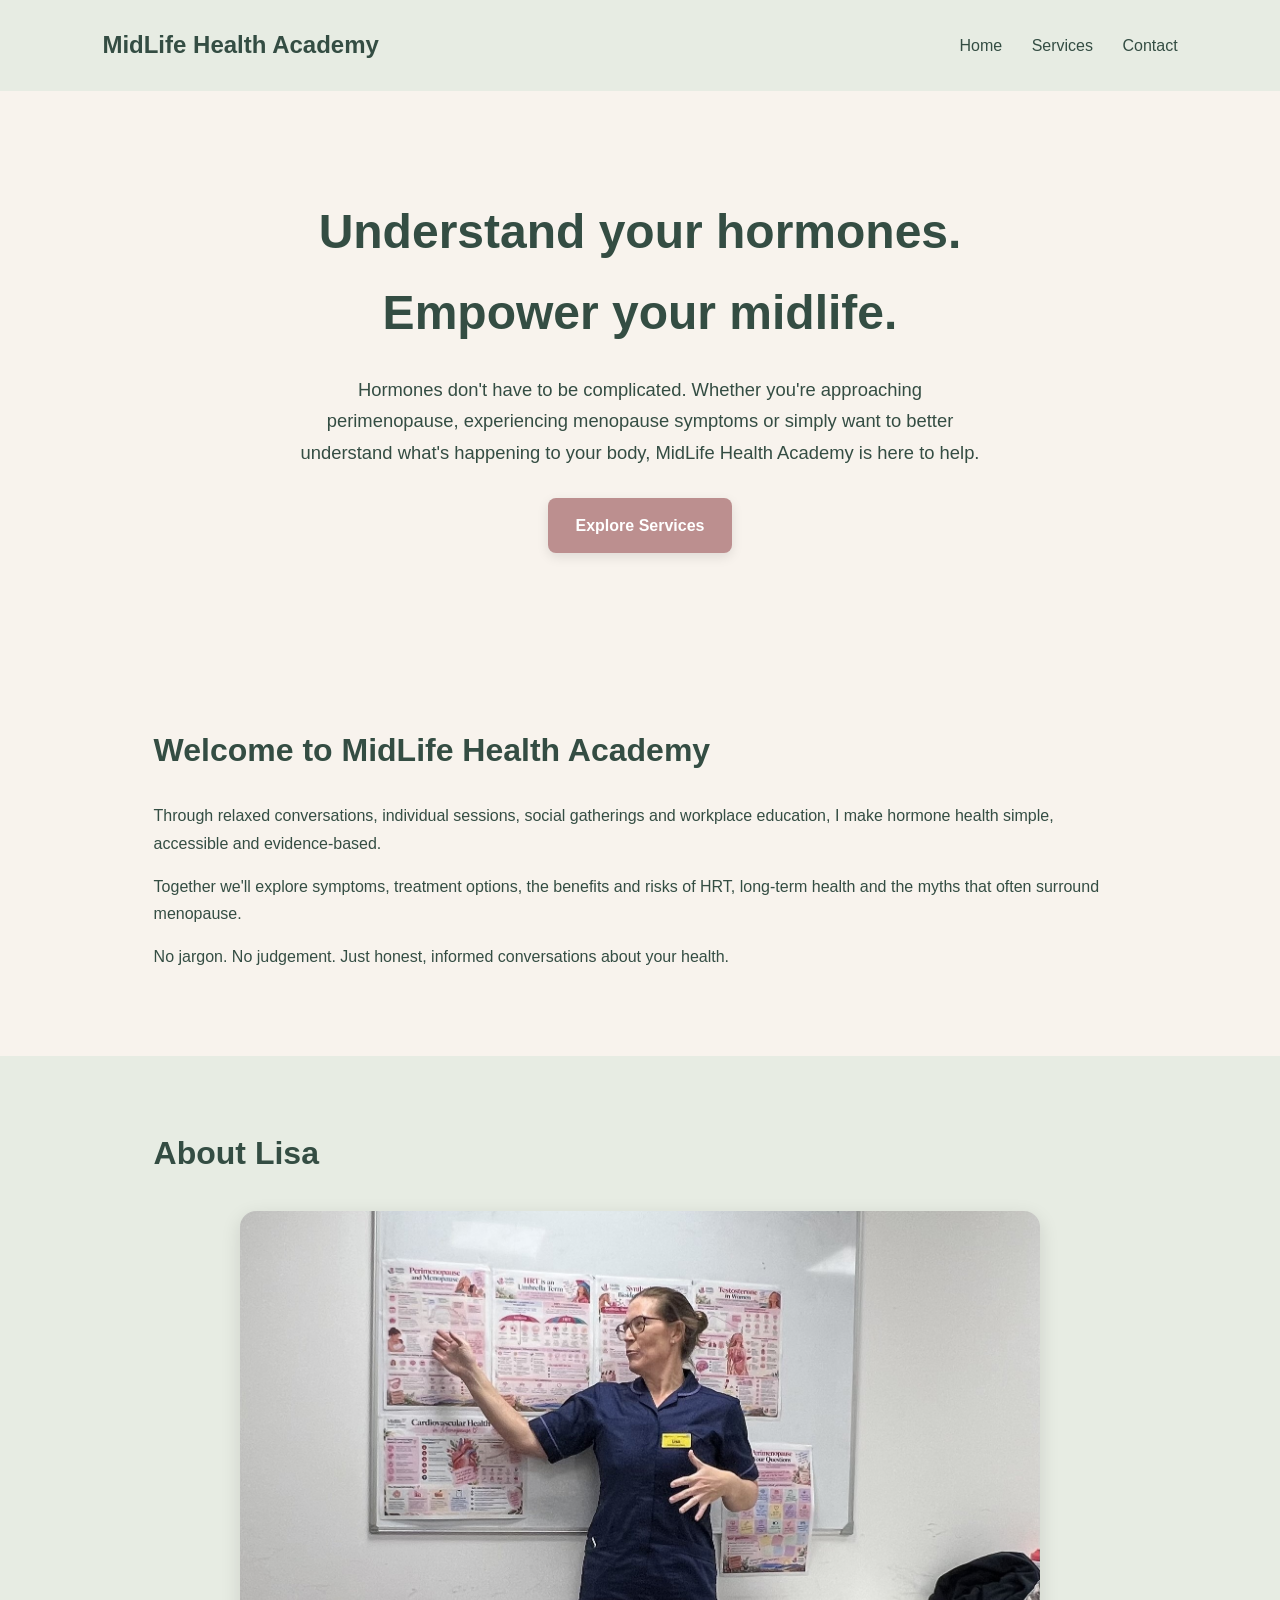
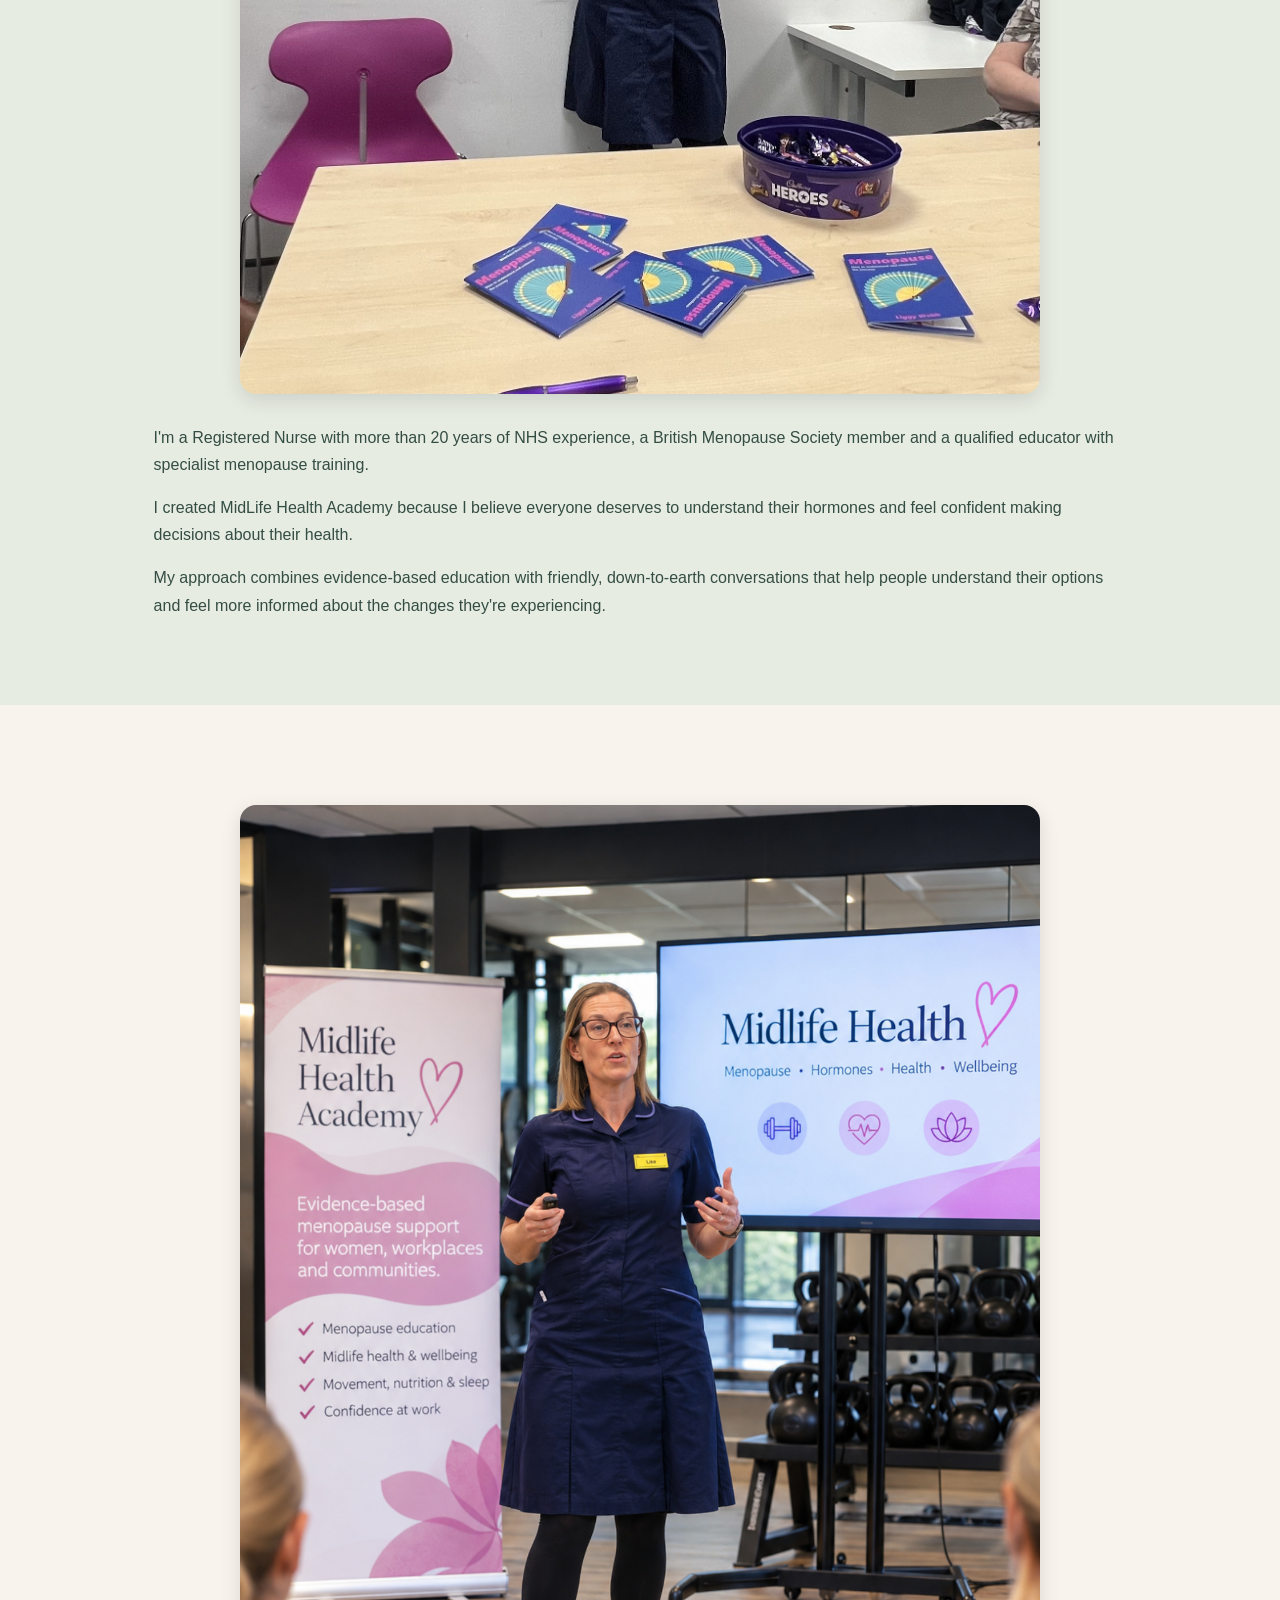
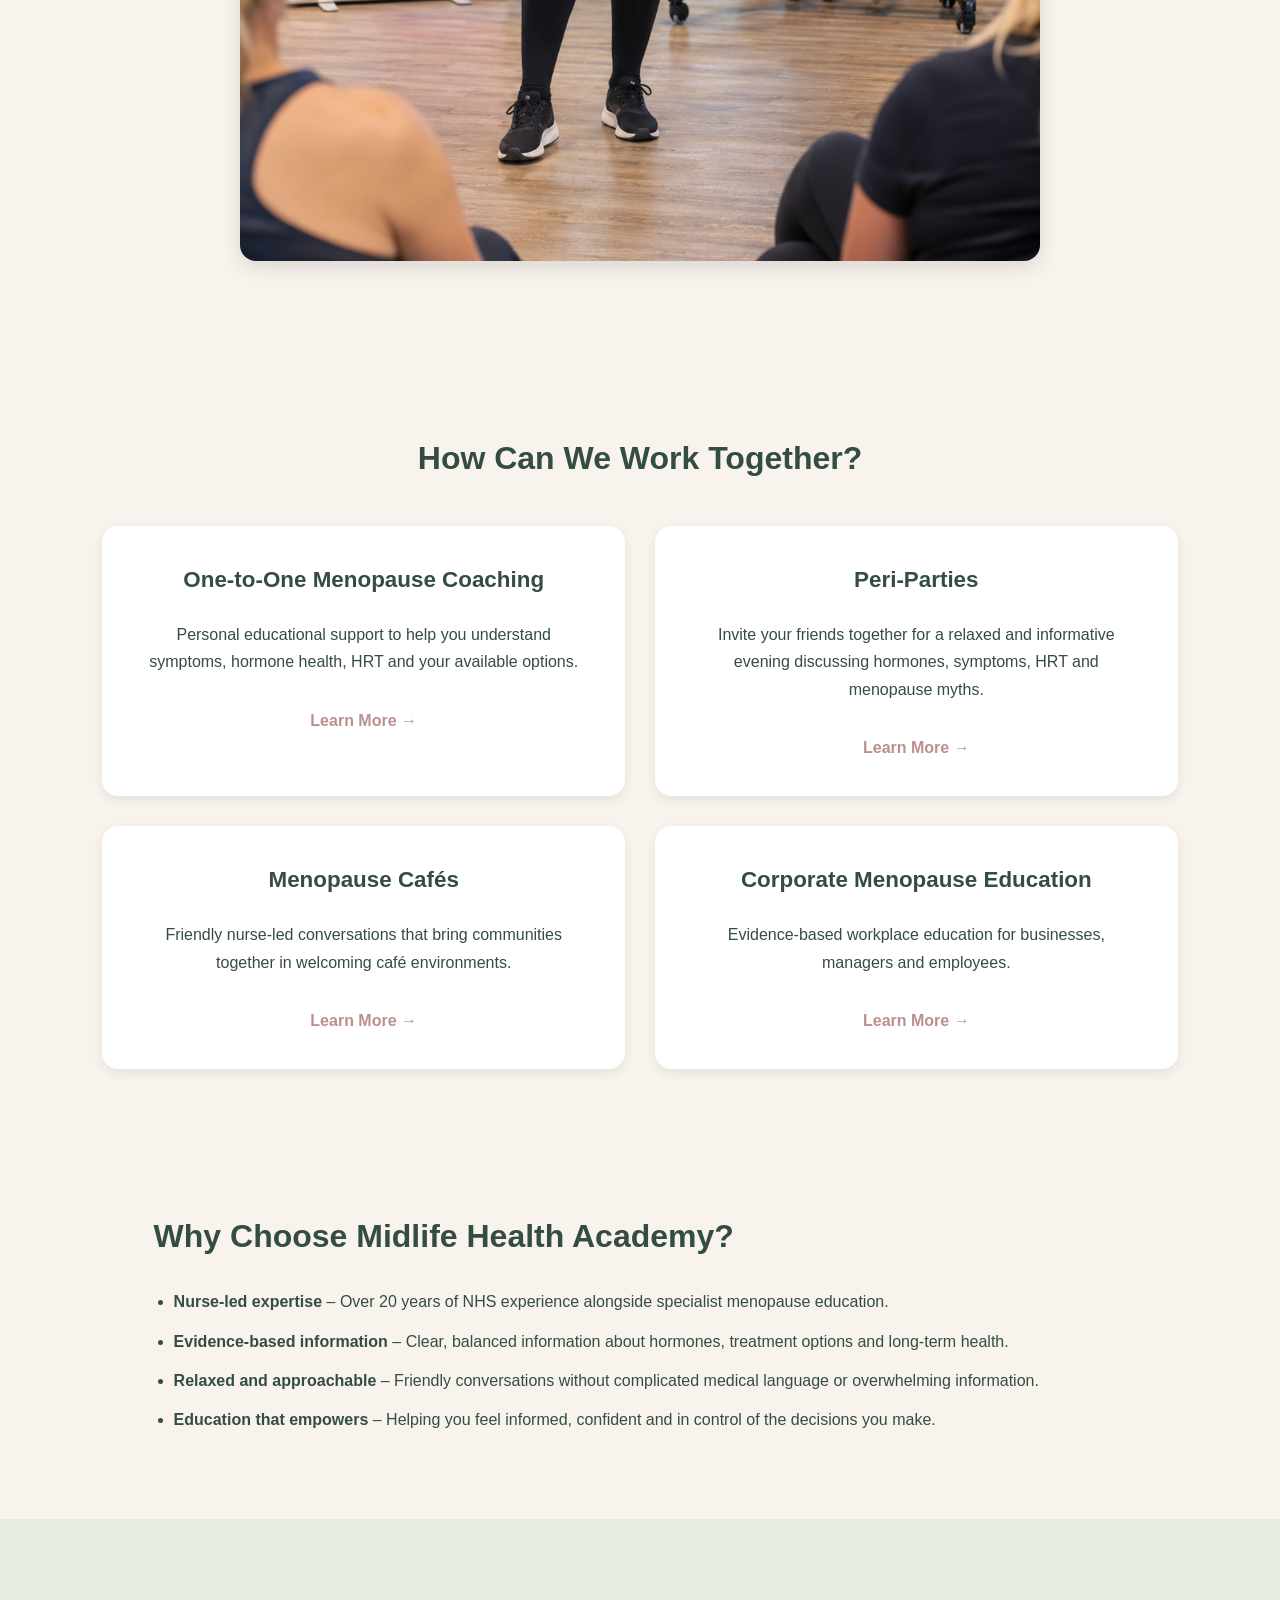
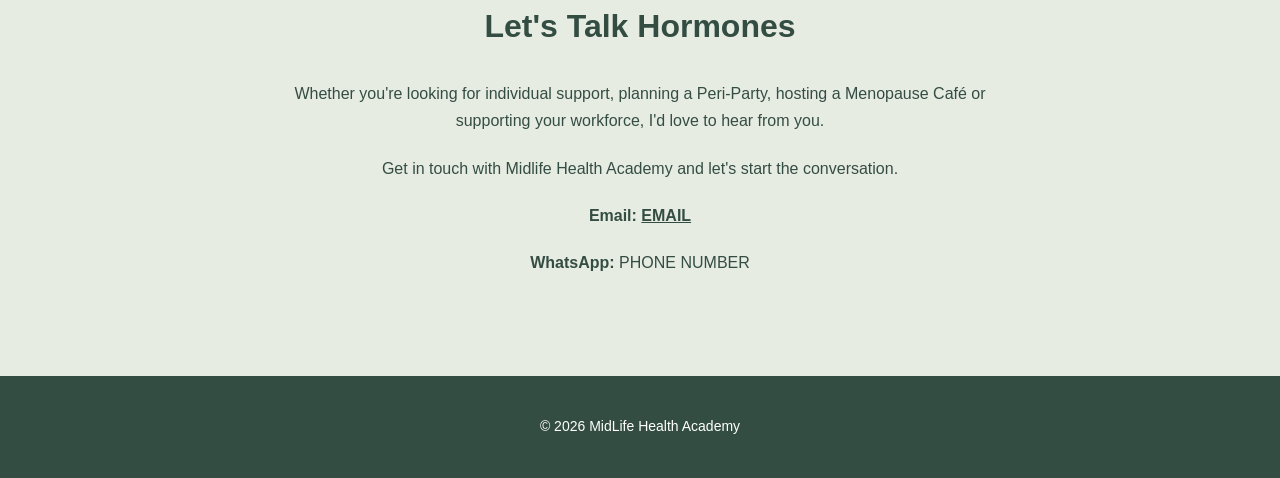
==== index.html @ a9577a91 "Update index.html" ====
<!DOCTYPE html>
<html lang="en">
<head>
    <meta charset="UTF-8">
    <meta name="viewport" content="width=device-width, initial-scale=1.0">

    <title>MidLife Health Academy</title>

    <link rel="stylesheet" href="css/style.css">
</head>

<body>

    <!-- Navigation -->

    <header>
        <nav class="navbar">

            <a href="index.html" class="logo">
                MidLife Health Academy
            </a>

            <div class="nav-links">
                <a href="index.html">Home</a>
                <a href="#services">Services</a>
                <a href="#contact">Contact</a>
            </div>

        </nav>
    </header>

    <main>

        <!-- Hero Section -->

        <section class="hero">

            <h1>Understand your hormones. Empower your midlife.</h1>

            <p>
                Hormones don't have to be complicated.
                Whether you're approaching perimenopause,
                experiencing menopause symptoms or simply want
                to better understand what's happening to your body,
                MidLife Health Academy is here to help.
            </p>

            <a href="#services" class="main-button">
                Explore Services
            </a>

        </section>

        <!-- Welcome -->

        <section class="info-section">

            <h2>Welcome to MidLife Health Academy</h2>

            <p>
                Through relaxed conversations, individual sessions,
                social gatherings and workplace education, I make
                hormone health simple, accessible and evidence-based.
            </p>

            <p>
                Together we'll explore symptoms, treatment options,
                the benefits and risks of HRT, long-term health and
                the myths that often surround menopause.
            </p>

            <p>
                No jargon. No judgement.
                Just honest, informed conversations about your health.
            </p>

        </section>

        <!-- About Lisa -->

        <section class="info-section alternate-section">

            <h2>About Lisa</h2>

            <img
                src="images/about-lisa.jpeg"
                alt="Lisa delivering menopause education"
                class="section-image"
            >

            <p>
                I'm a Registered Nurse with more than 20 years of NHS
                experience, a British Menopause Society member and a
                qualified educator with specialist menopause training.
            </p>

            <p>
                I created MidLife Health Academy because I believe
                everyone deserves to understand their hormones and feel
                confident making decisions about their health.
            </p>

            <p>
                My approach combines evidence-based education with
                friendly, down-to-earth conversations that help people
                understand their options and feel more informed about
                the changes they're experiencing.
            </p>

        </section>

        <!-- Presentation Image -->

        <section class="info-section">

            <img
                src="images/presentation-room.png"
                alt="Menopause education presentation"
                class="section-image"
            >

        </section>

        <!-- Services -->

        <section class="services" id="services">

            <h2>How Can We Work Together?</h2>

            <div class="service-container">

                <a href="one-to-one.html" class="service-box">

                    <h3>One-to-One Menopause Coaching</h3>

                    <p>
                        Personal educational support to help you
                        understand symptoms, hormone health, HRT and
                        your available options.
                    </p>

                    <span>Learn More →</span>

                </a>

                <a href="parties.html" class="service-box">

                    <h3>Peri-Parties</h3>

                    <p>
                        Invite your friends together for a relaxed and
                        informative evening discussing hormones,
                        symptoms, HRT and menopause myths.
                    </p>

                    <span>Learn More →</span>

                </a>

                <a href="coffee-groups.html" class="service-box">

                    <h3>Menopause Cafés</h3>

                    <p>
                        Friendly nurse-led conversations that bring
                        communities together in welcoming café
                        environments.
                    </p>

                    <span>Learn More →</span>

                </a>

                <a href="businesses.html" class="service-box">

                    <h3>Corporate Menopause Education</h3>

                    <p>
                        Evidence-based workplace education for
                        businesses, managers and employees.
                    </p>

                    <span>Learn More →</span>

                </a>

            </div>

        </section>

        <!-- Why Choose Us -->

        <section class="info-section">

            <h2>Why Choose Midlife Health Academy?</h2>

            <ul>

                <li>
                    <strong>Nurse-led expertise</strong> –
                    Over 20 years of NHS experience alongside
                    specialist menopause education.
                </li>

                <li>
                    <strong>Evidence-based information</strong> –
                    Clear, balanced information about hormones,
                    treatment options and long-term health.
                </li>

                <li>
                    <strong>Relaxed and approachable</strong> –
                    Friendly conversations without complicated
                    medical language or overwhelming information.
                </li>

                <li>
                    <strong>Education that empowers</strong> –
                    Helping you feel informed, confident and in
                    control of the decisions you make.
                </li>

            </ul>

        </section>

        <!-- Contact -->

        <section class="contact" id="contact">

            <h2>Let's Talk Hormones</h2>

            <p>
                Whether you're looking for individual support,
                planning a Peri-Party, hosting a Menopause Café
                or supporting your workforce, I'd love to hear from you.
            </p>

            <p>
                Get in touch with Midlife Health Academy and
                let's start the conversation.
            </p>

            <p>
                <strong>Email:</strong>
                <a href="mailto:EMAIL">EMAIL</a>
            </p>

            <p>
                <strong>WhatsApp:</strong>
                PHONE NUMBER
            </p>

        </section>

    </main>

    <footer>
        <p>© 2026 MidLife Health Academy</p>
    </footer>

</body>
</html>
---- css/style.css ----
/* =========================
   General Styling
========================= */

* {
    box-sizing: border-box;
}

body {
    margin: 0;
    font-family: "Segoe UI", Tahoma, Geneva, Verdana, sans-serif;
    background-color: #F8F3ED;
    color: #344D43;
    line-height: 1.7;
}

h1,
h2,
h3 {
    margin-top: 0;
    font-weight: 600;
}

a {
    transition: 0.3s ease;
}

/* =========================
   Navigation
========================= */

.navbar {
    display: flex;
    justify-content: space-between;
    align-items: center;

    padding: 25px 8%;

    background-color: #E7ECE3;

    position: sticky;
    top: 0;
    z-index: 100;
}

.logo {
    text-decoration: none;
    font-size: 24px;
    font-weight: bold;
    color: #344D43;
}

.nav-links a {
    text-decoration: none;
    margin-left: 25px;
    color: #344D43;
    font-weight: 500;
}

.nav-links a:hover {
    color: #BC8F8F;
}

/* =========================
   Hero Section
========================= */

.hero {
    text-align: center;
    padding: 100px 20px;
    max-width: 900px;
    margin: 0 auto;
}

.hero h1 {
    font-size: 3rem;
    margin-bottom: 20px;
}

.hero p {
    font-size: 1.15rem;
    max-width: 700px;
    margin: 0 auto 30px;
}

.main-button {
    display: inline-block;

    background-color: #BC8F8F;
    color: white;

    padding: 14px 28px;

    border-radius: 8px;

    text-decoration: none;
    font-weight: 600;

    box-shadow: 0 4px 12px rgba(0, 0, 0, 0.1);
}

.main-button:hover {
    background-color: #A97D7D;
    transform: translateY(-2px);
}

/* =========================
   Sections
========================= */

.info-section {
    padding: 70px 12%;
}

.info-section h2 {
    font-size: 2rem;
    margin-bottom: 25px;
}

.alternate-section {
    background-color: #E7ECE3;
}

/* =========================
   Images
========================= */

.section-image {
    width: 100%;
    max-width: 800px;

    display: block;

    margin: 30px auto;

    border-radius: 16px;

    box-shadow: 0 6px 20px rgba(0, 0, 0, 0.12);
}

/* =========================
   Services
========================= */

.services {
    text-align: center;
    padding: 70px 8%;
}

.services h2 {
    font-size: 2rem;
    margin-bottom: 40px;
}

.service-container {
    display: grid;
    grid-template-columns: repeat(2, 1fr);
    gap: 30px;
}

.service-box {
    background: white;

    padding: 35px;

    border-radius: 16px;

    text-decoration: none;
    color: #344D43;

    box-shadow: 0 4px 12px rgba(0,0,0,0.08);

    transition: 0.3s ease;
}

.service-box:hover {
    transform: translateY(-6px);

    box-shadow: 0 8px 20px rgba(0,0,0,0.12);

    background-color: #FAFAFA;
}

.service-box h3 {
    font-size: 1.4rem;
}

.service-box p {
    line-height: 1.7;
}

.service-box span {
    display: inline-block;
    margin-top: 15px;
    font-weight: bold;
    color: #BC8F8F;
}

/* =========================
   Page Intro
========================= */

.page-intro {
    text-align: center;
    padding: 90px 20px;
    background-color: #E7ECE3;
}

.page-intro h1 {
    font-size: 2.8rem;
    margin-bottom: 15px;
}

.page-intro p {
    font-size: 1.15rem;
    max-width: 700px;
    margin: 0 auto;
}

/* =========================
   Lists
========================= */

.info-section ul {
    padding-left: 20px;
}

.info-section li {
    margin-bottom: 12px;
}

/* =========================
   Price Panels
========================= */

.price-panel {
    background: white;

    padding: 35px;

    border-radius: 16px;

    max-width: 500px;

    box-shadow: 0 4px 12px rgba(0,0,0,0.08);
}

.price-panel h3 {
    margin-top: 0;
}

.price {
    font-size: 2rem;
    font-weight: bold;
    color: #BC8F8F;
}

/* =========================
   Contact
========================= */

.contact {
    text-align: center;

    padding: 80px 20px;

    background-color: #E7ECE3;
}

.contact h2 {
    font-size: 2rem;
}

.contact p {
    max-width: 700px;
    margin: 20px auto;
}

.contact a {
    color: #344D43;
    font-weight: bold;
}

.contact a:hover {
    color: #BC8F8F;
}

/* =========================
   Footer
========================= */

footer {
    text-align: center;

    padding: 25px;

    font-size: 14px;

    background-color: #344D43;
    color: white;
}

/* =========================
   Mobile
========================= */

@media (max-width: 768px) {

    .navbar {
        flex-direction: column;
        gap: 15px;
    }

    .nav-links a {
        margin: 0 10px;
    }

    .hero h1 {
        font-size: 2.2rem;
    }

    .page-intro h1 {
        font-size: 2.1rem;
    }

    .services h2,
    .info-section h2,
    .contact h2 {
        font-size: 1.7rem;
    }

    .service-container {
        grid-template-columns: 1fr;
    }

    .info-section {
        padding: 50px 8%;
    }
}
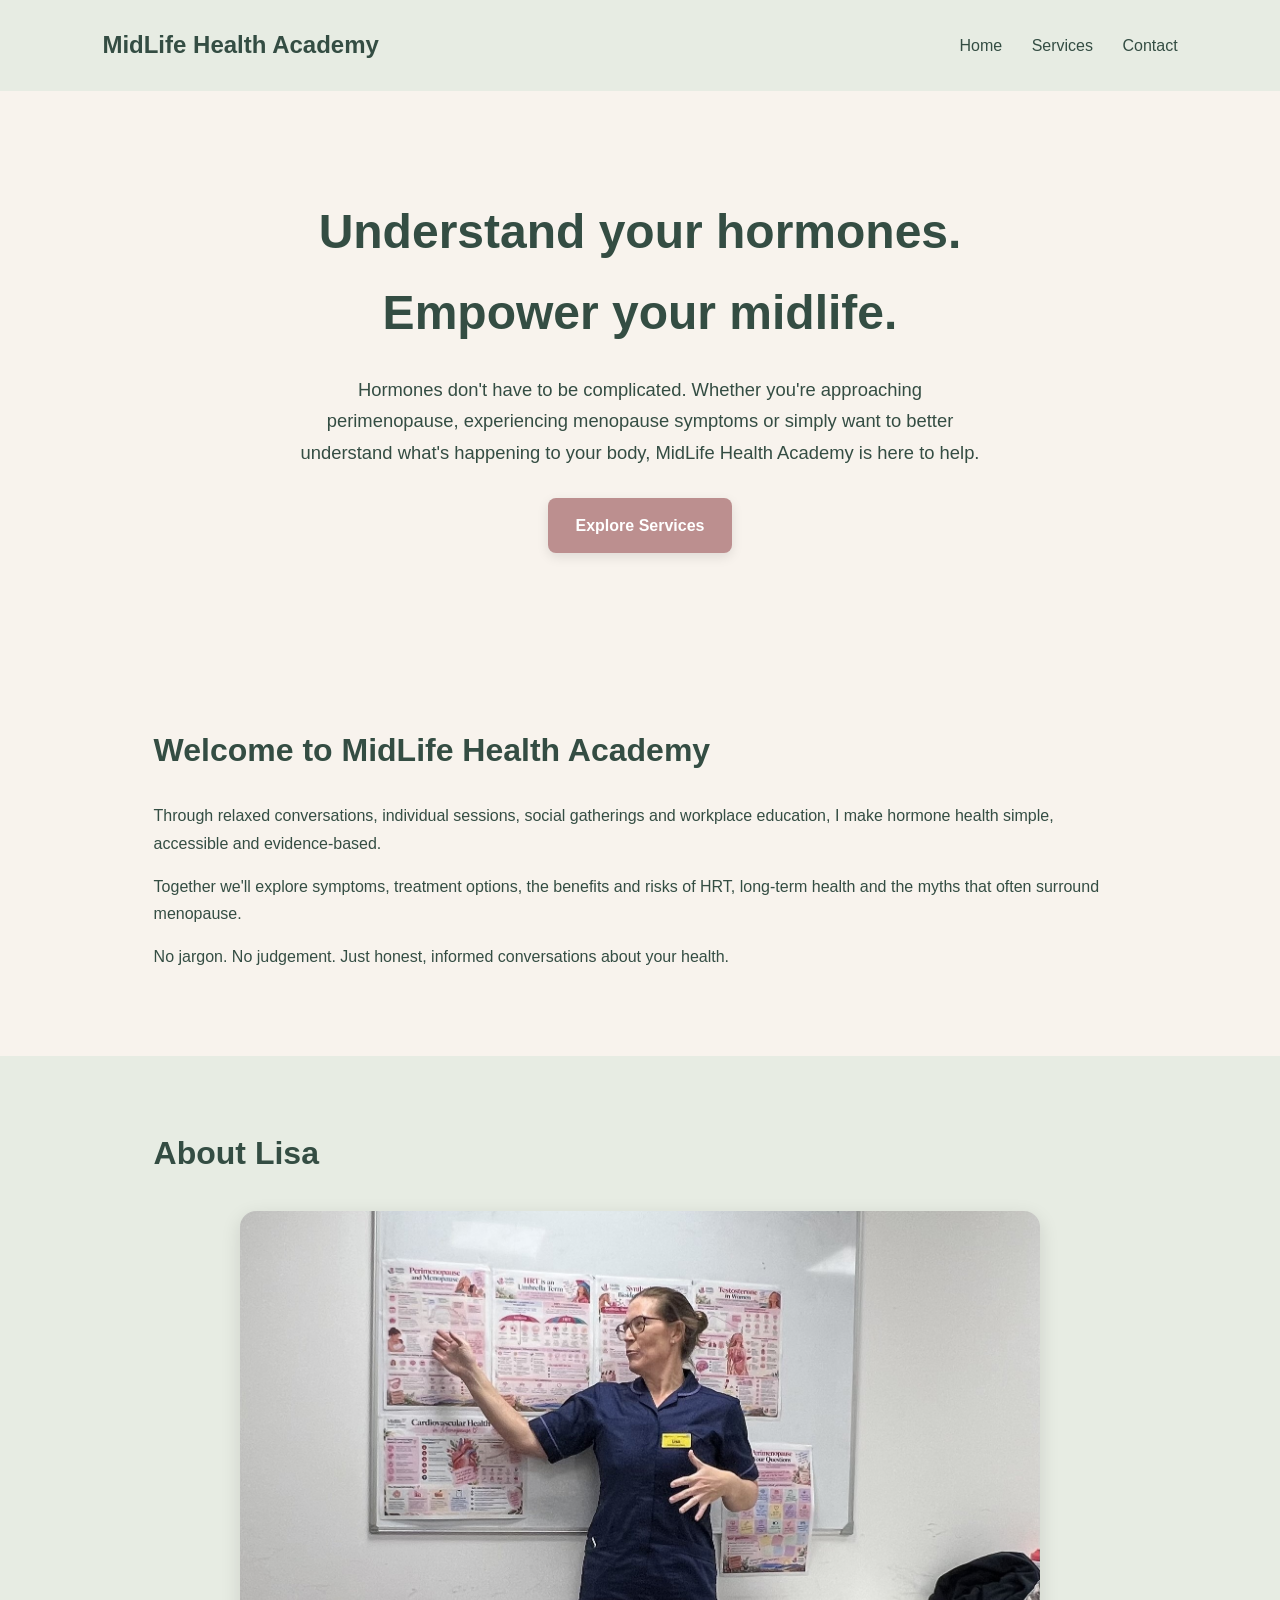
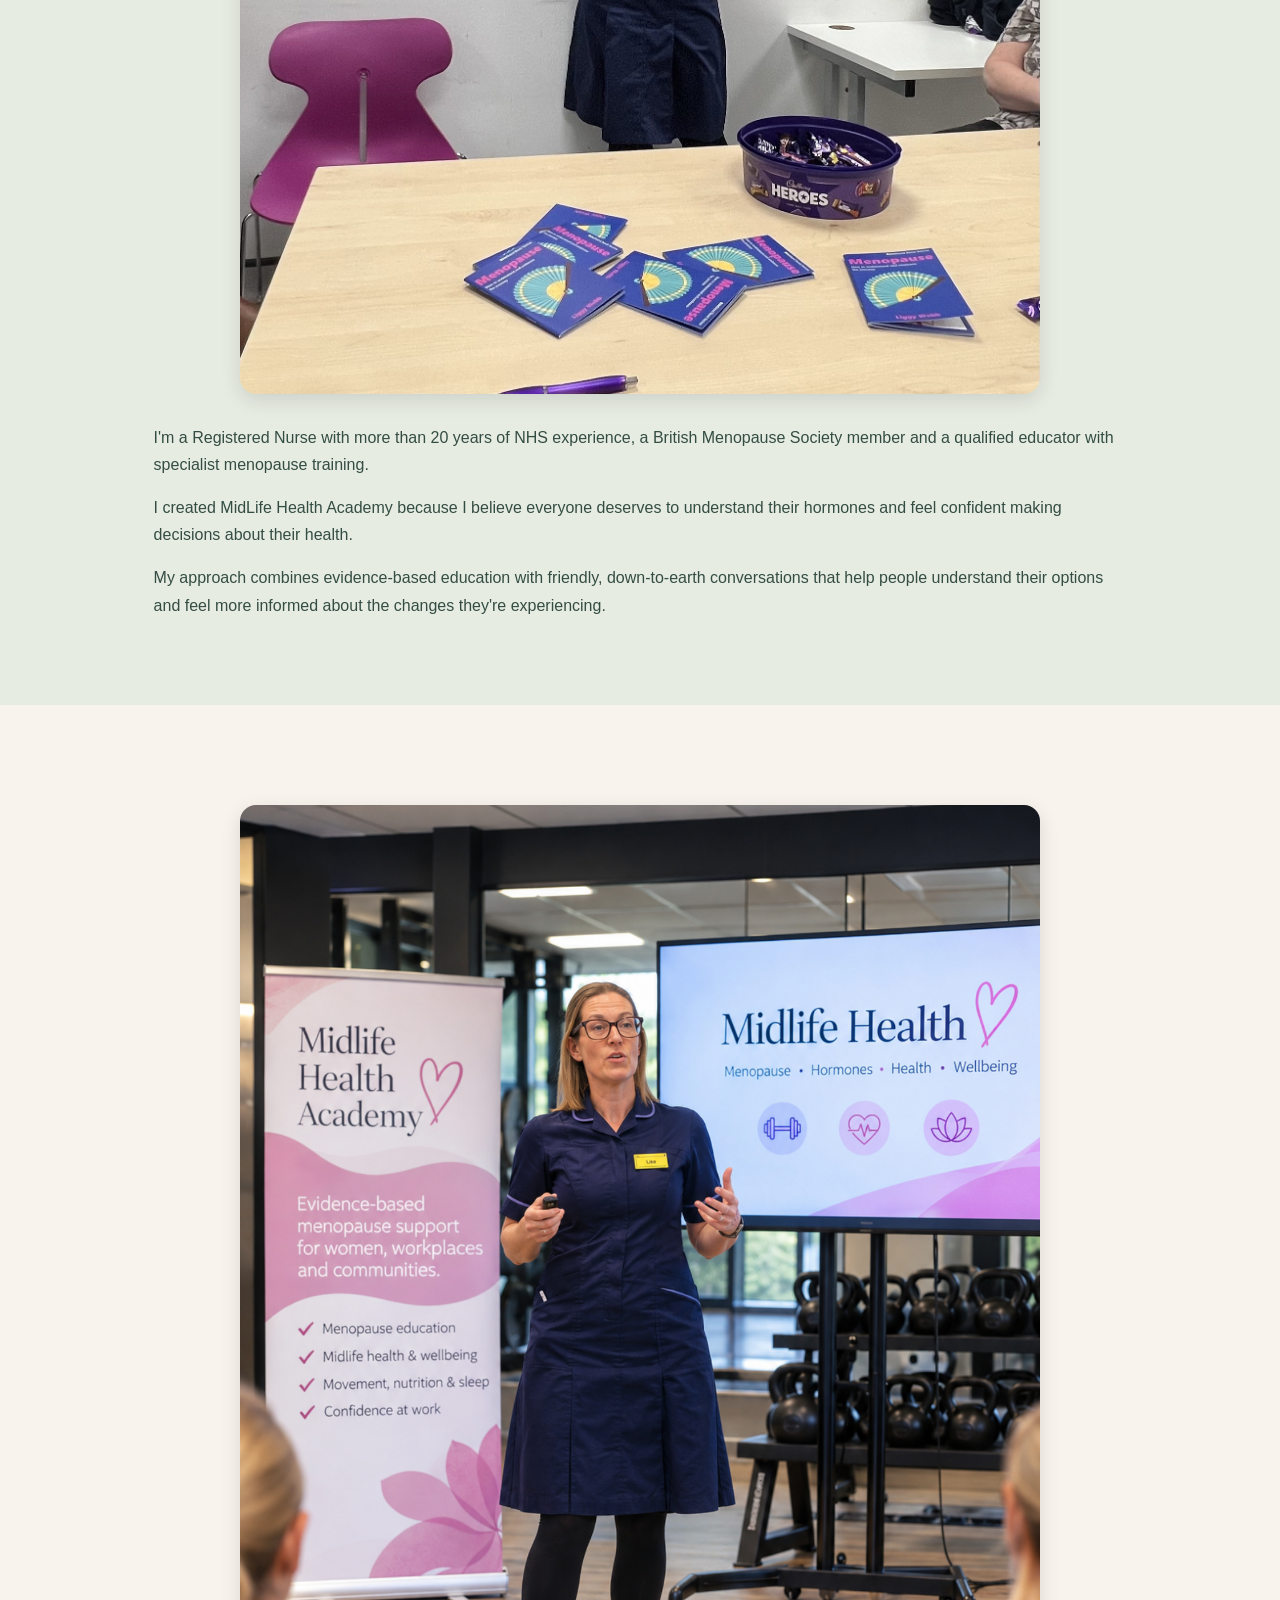
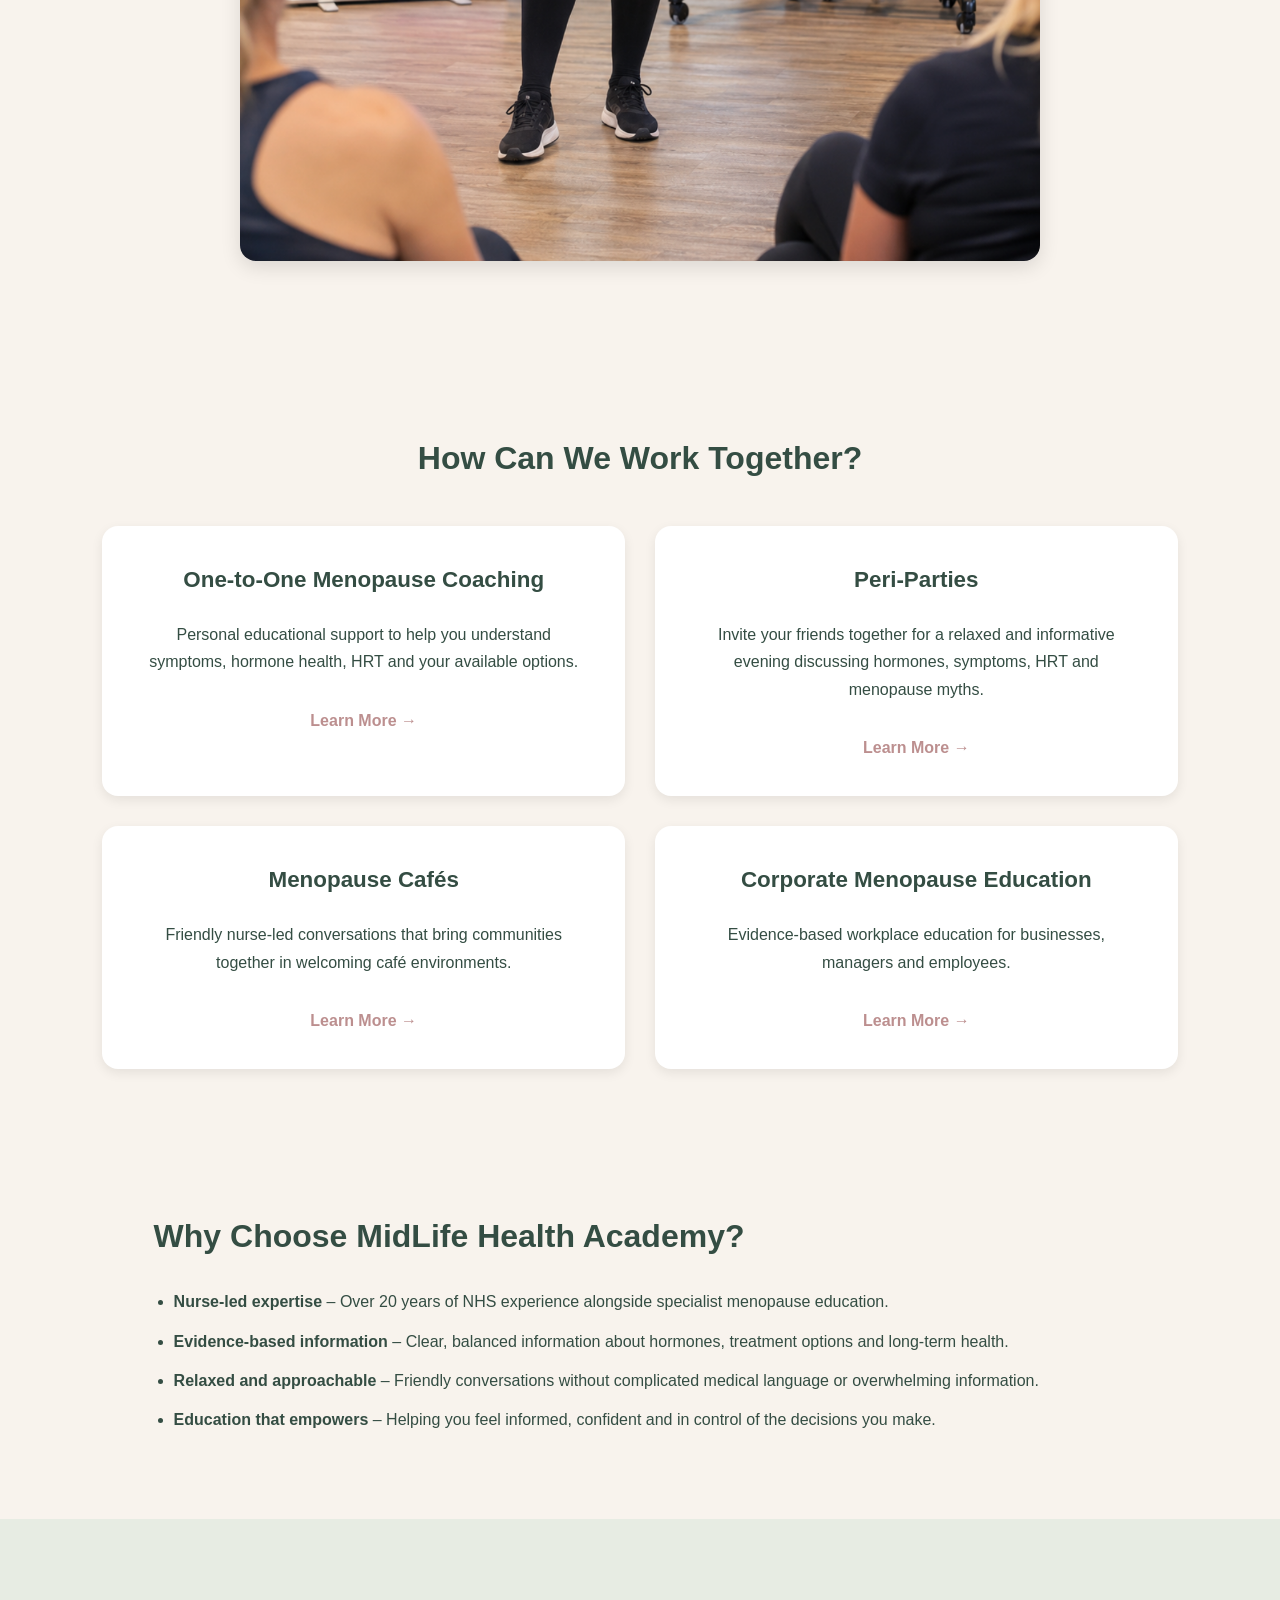
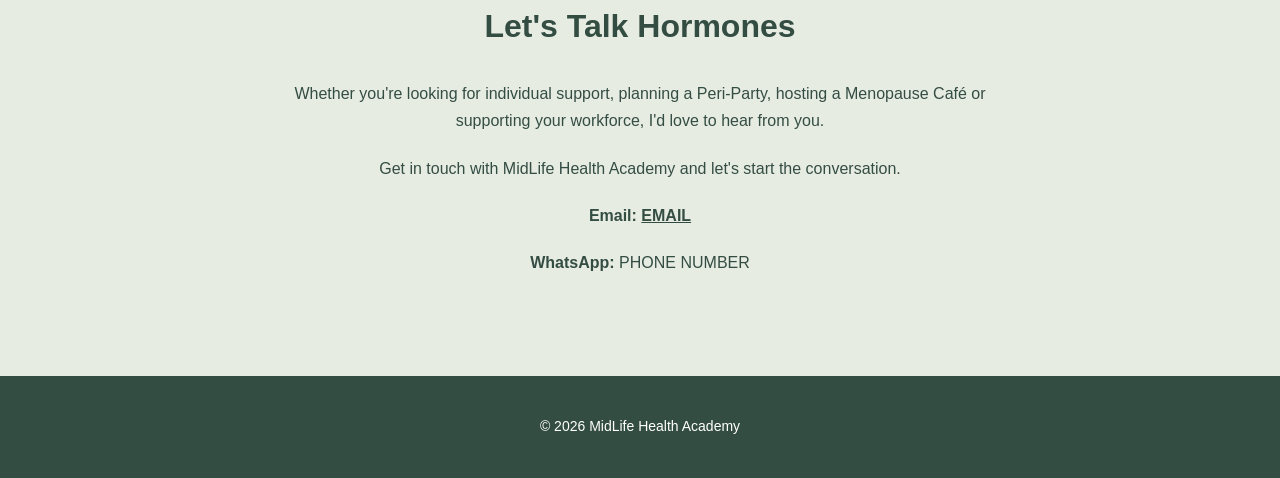
==== commit af0f39a2: "Update index.html" ====
--- a/index.html
+++ b/index.html
@@ -192,7 +192,7 @@
 
         <section class="info-section">
 
-            <h2>Why Choose Midlife Health Academy?</h2>
+            <h2>Why Choose MidLife Health Academy?</h2>
 
             <ul>
 
@@ -237,7 +237,7 @@
             </p>
 
             <p>
-                Get in touch with Midlife Health Academy and
+                Get in touch with MidLife Health Academy and
                 let's start the conversation.
             </p>
 
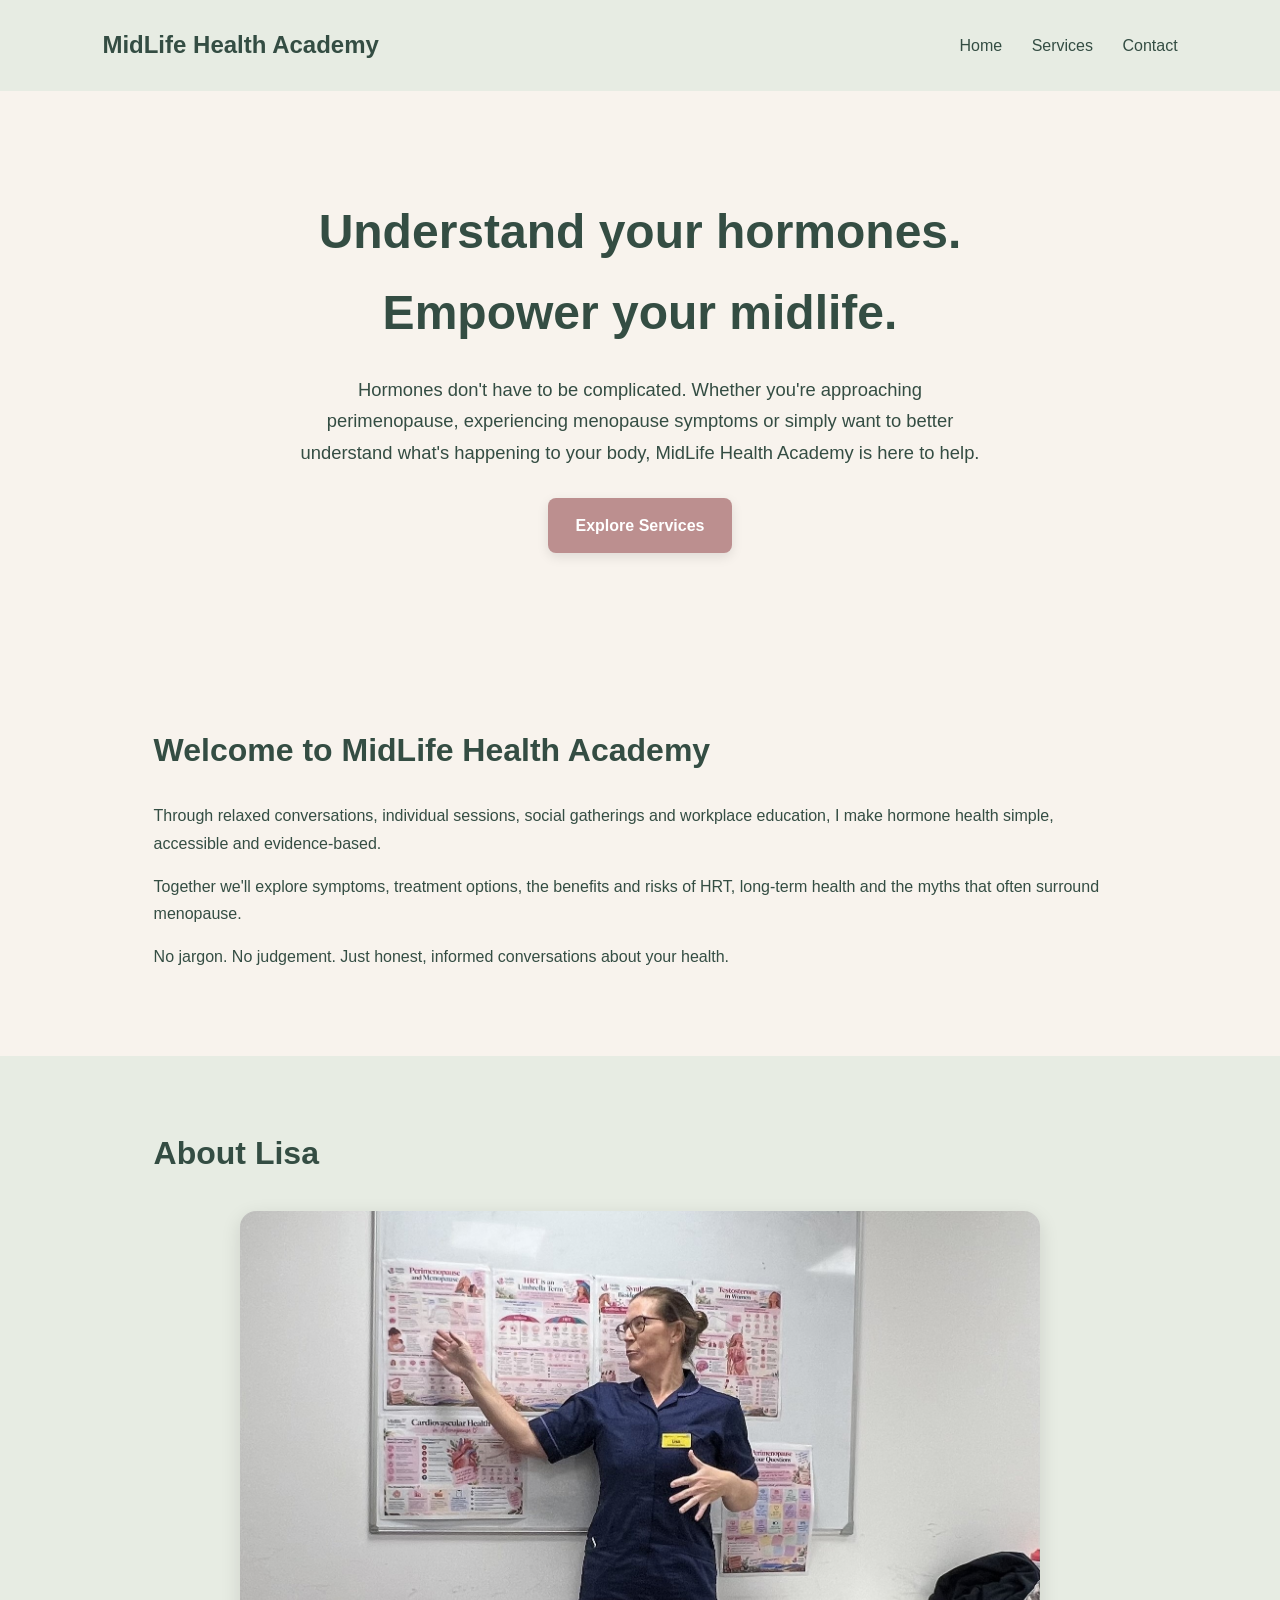
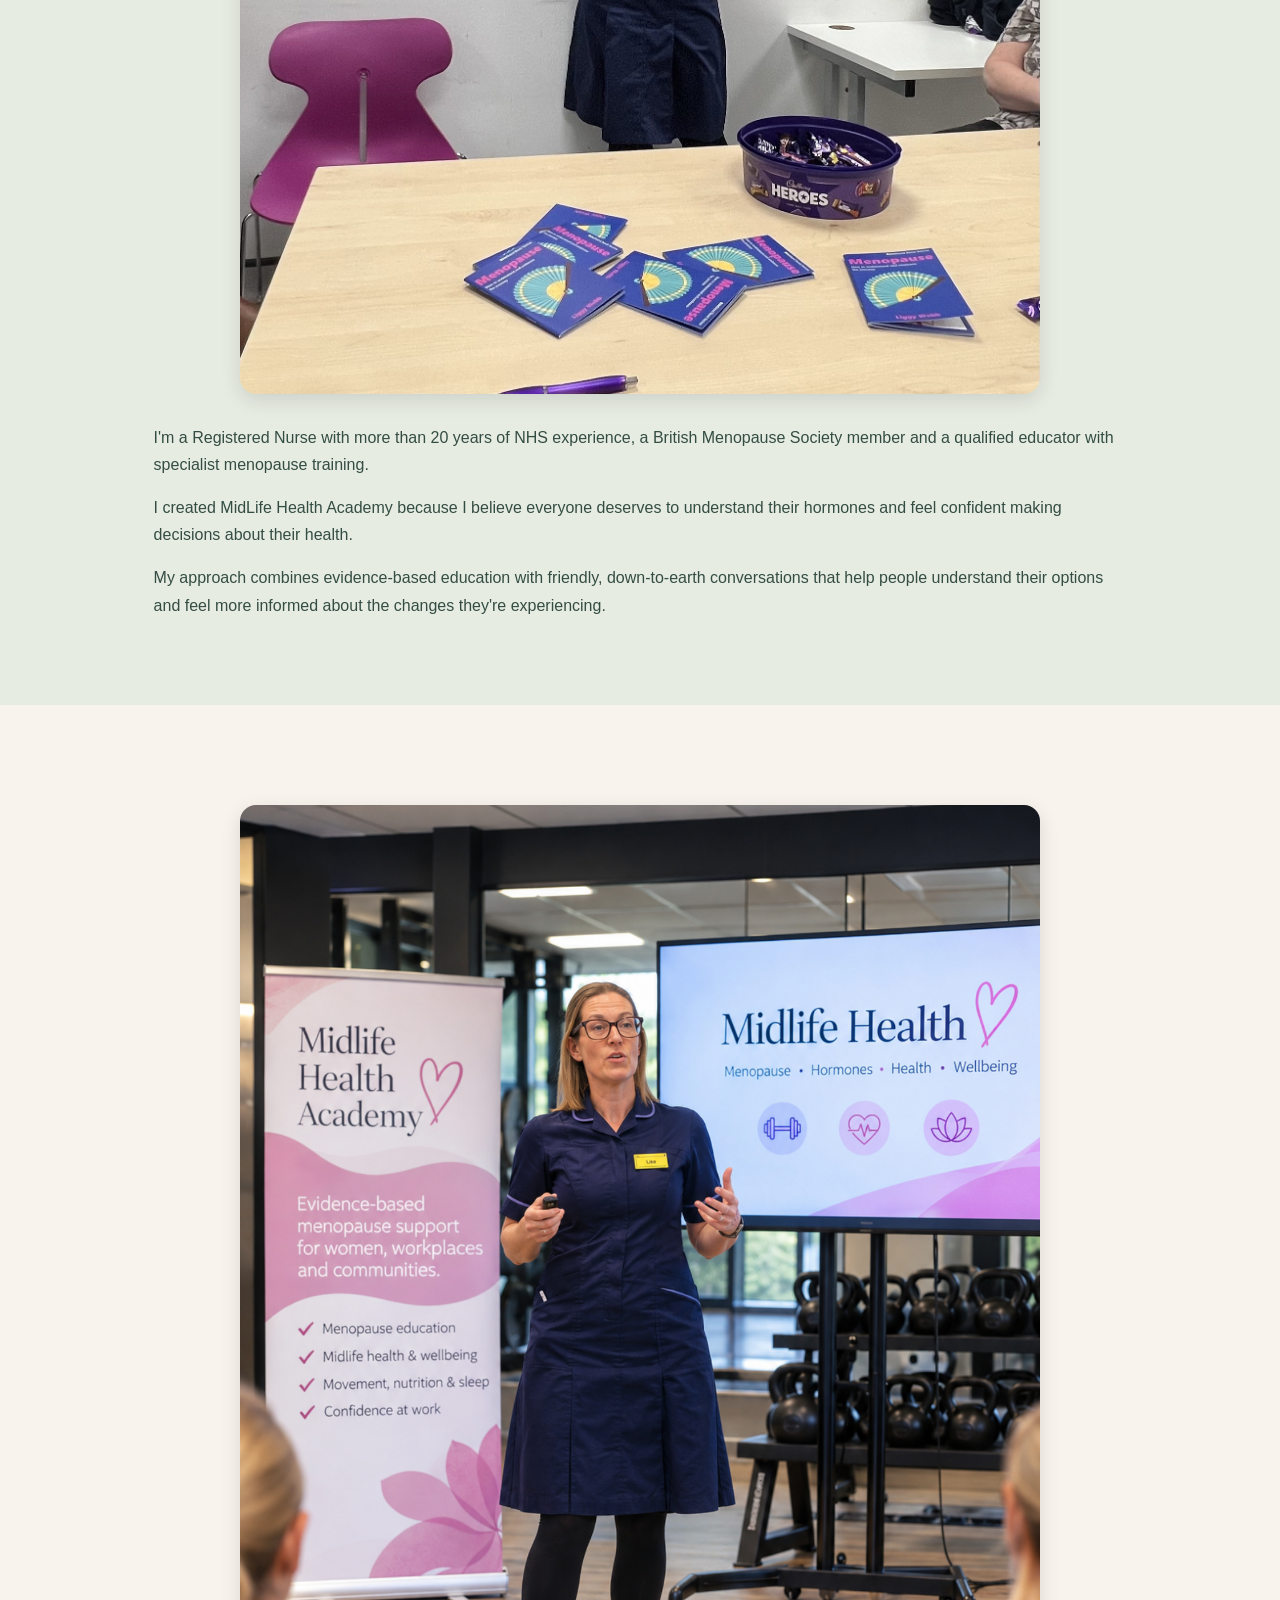
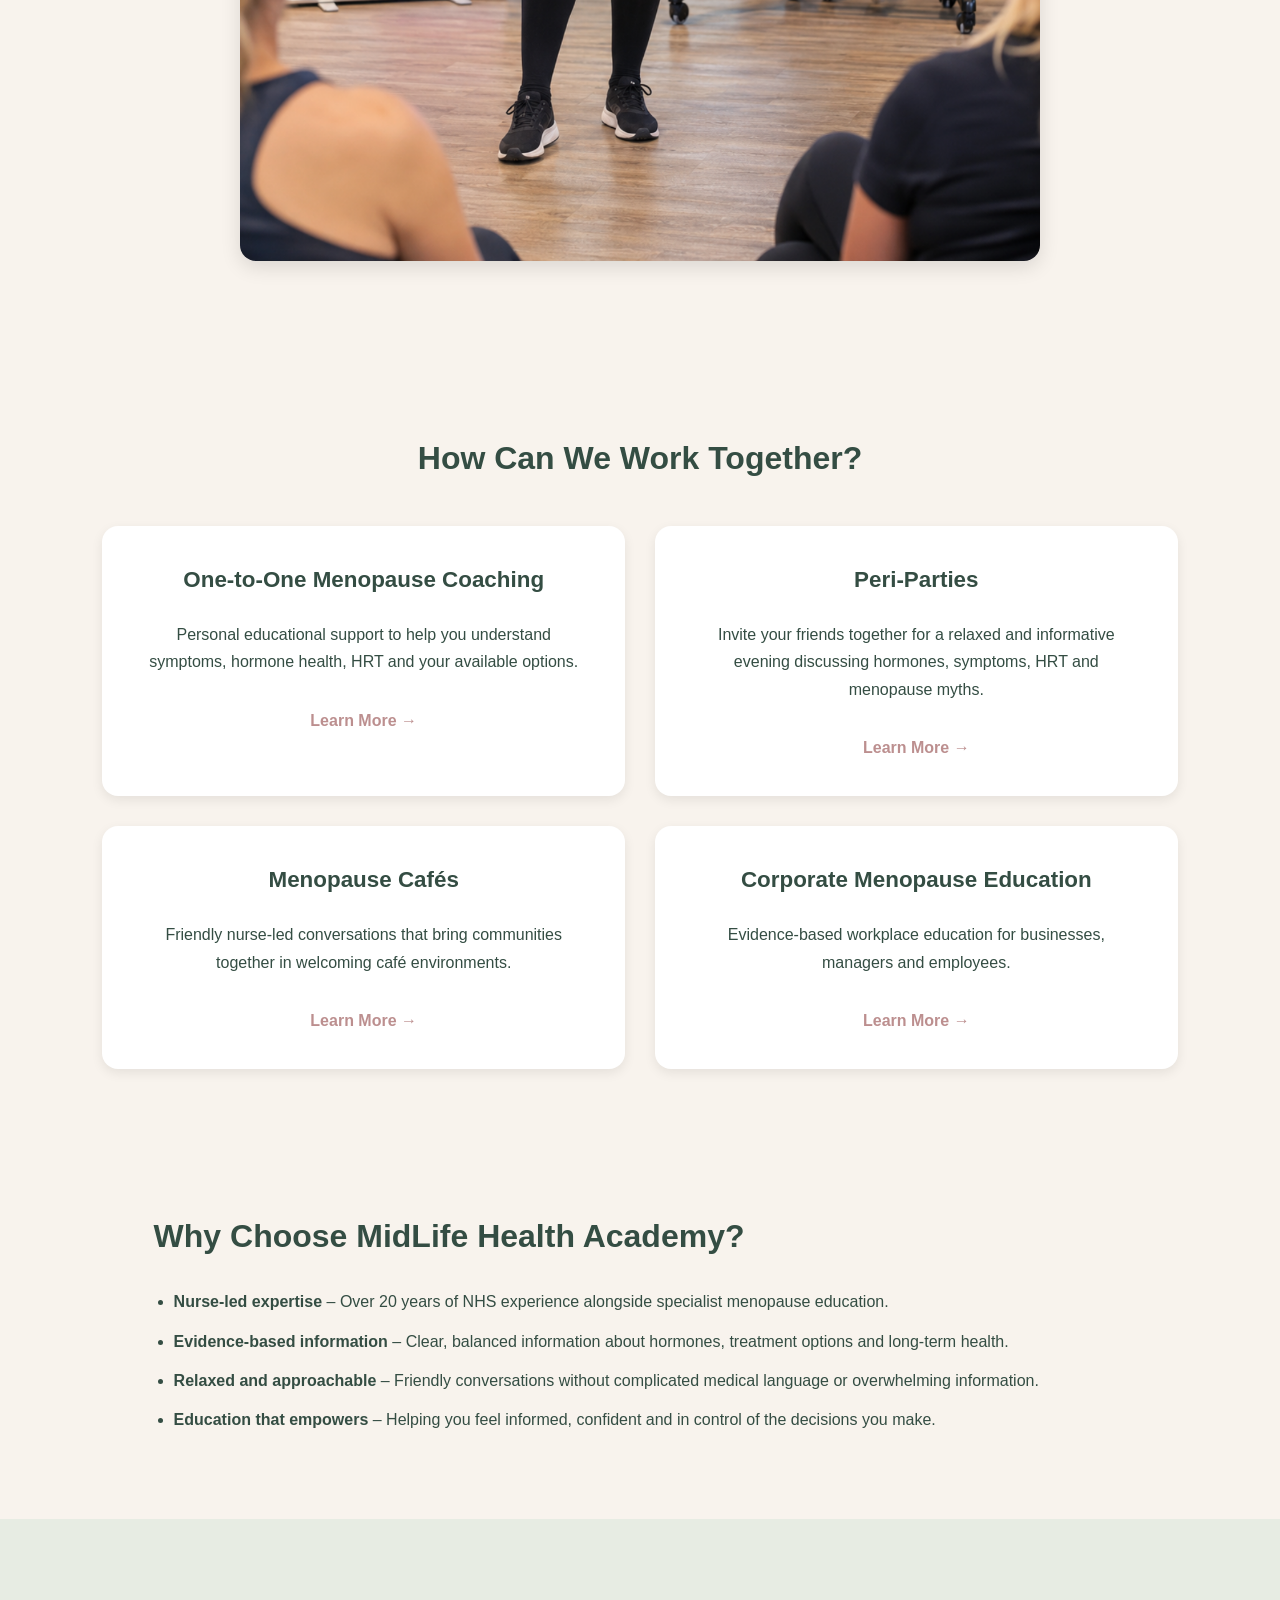
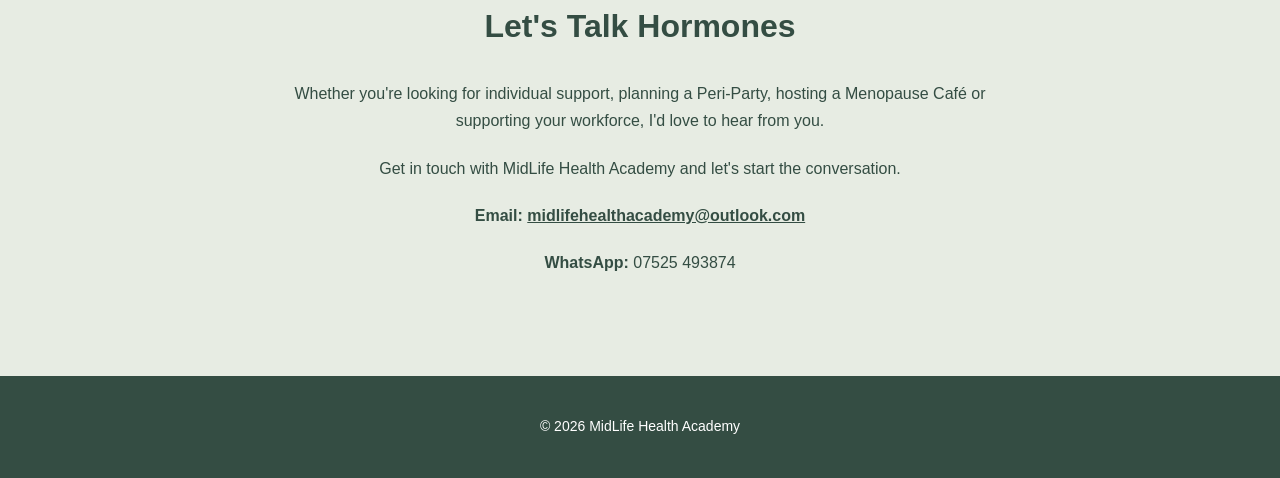
==== commit 60dab32c: "Update index.html changed email and phone number" ====
--- a/index.html
+++ b/index.html
@@ -243,12 +243,12 @@
 
             <p>
                 <strong>Email:</strong>
-                <a href="mailto:EMAIL">EMAIL</a>
+                <a href="mailto:midlifehealthacademy@outlook.com">midlifehealthacademy@outlook.com</a>
             </p>
 
             <p>
                 <strong>WhatsApp:</strong>
-                PHONE NUMBER
+                07525 493874
             </p>
 
         </section>
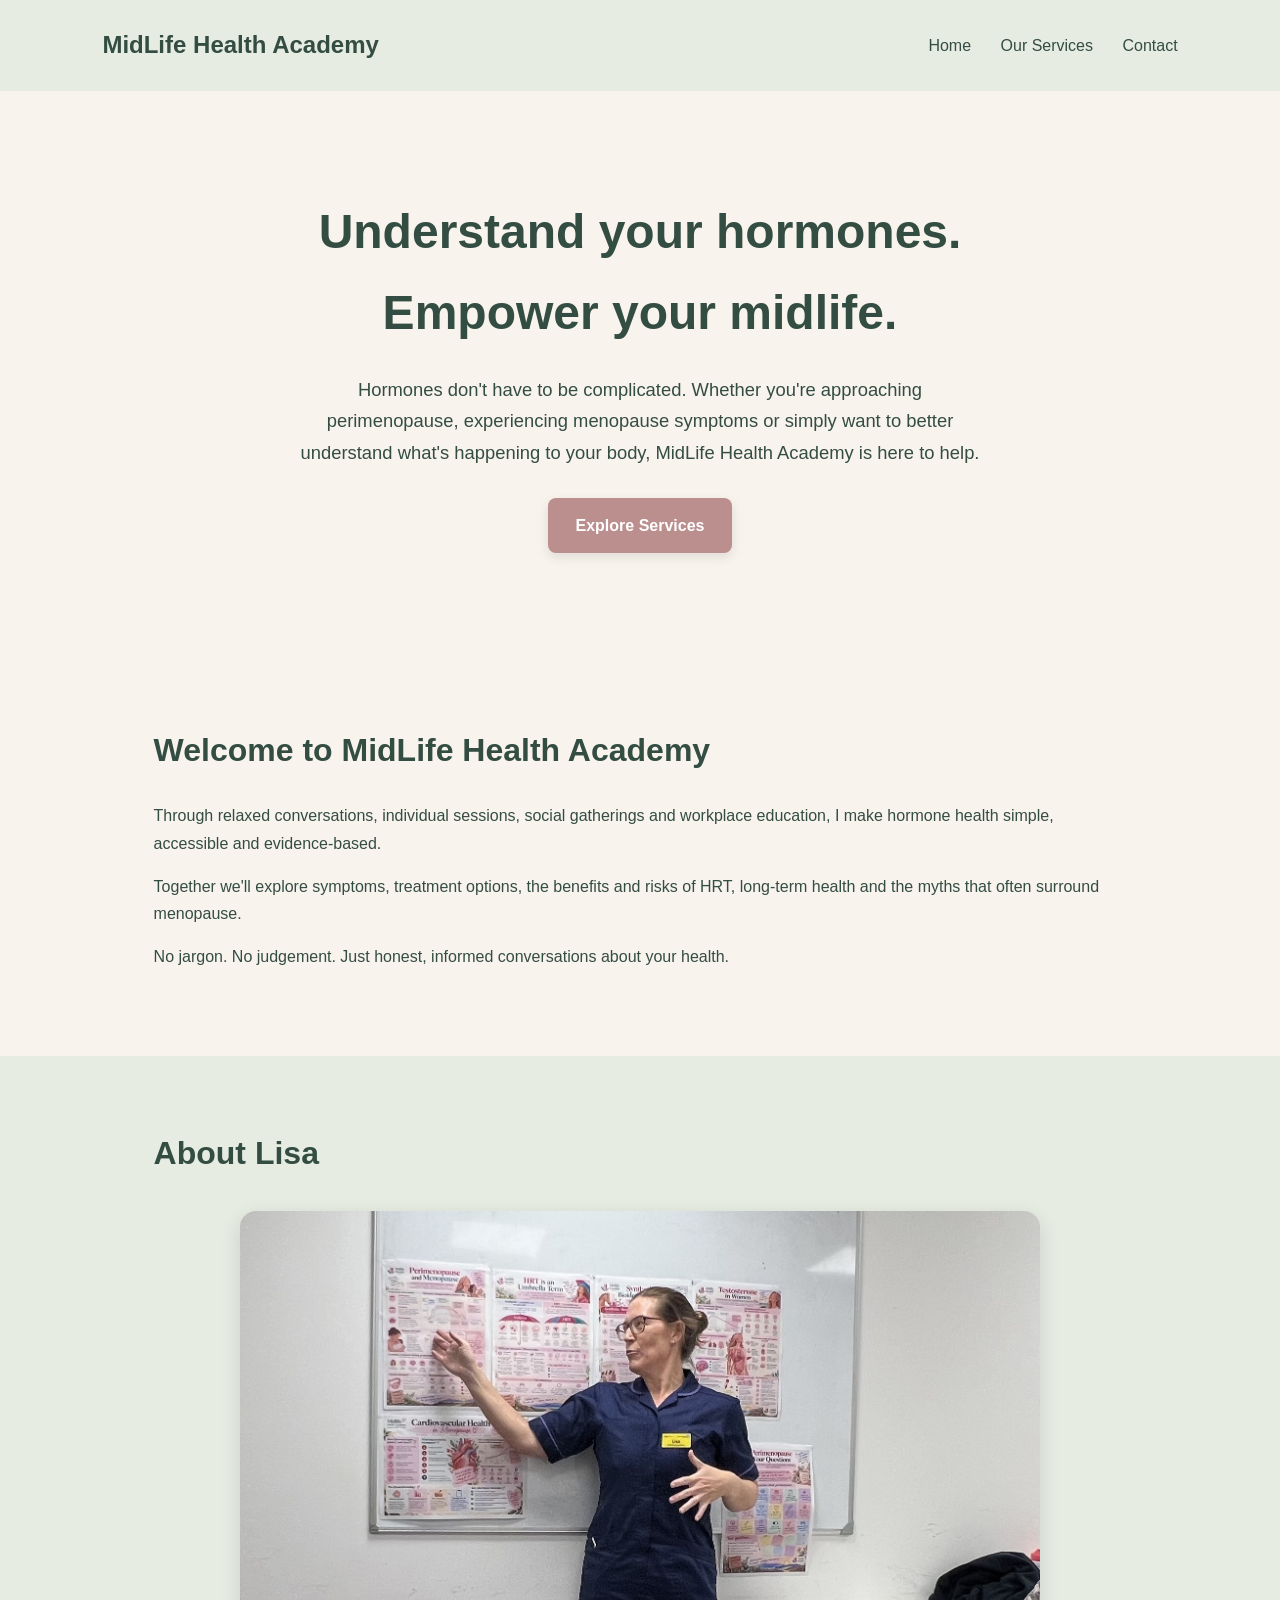
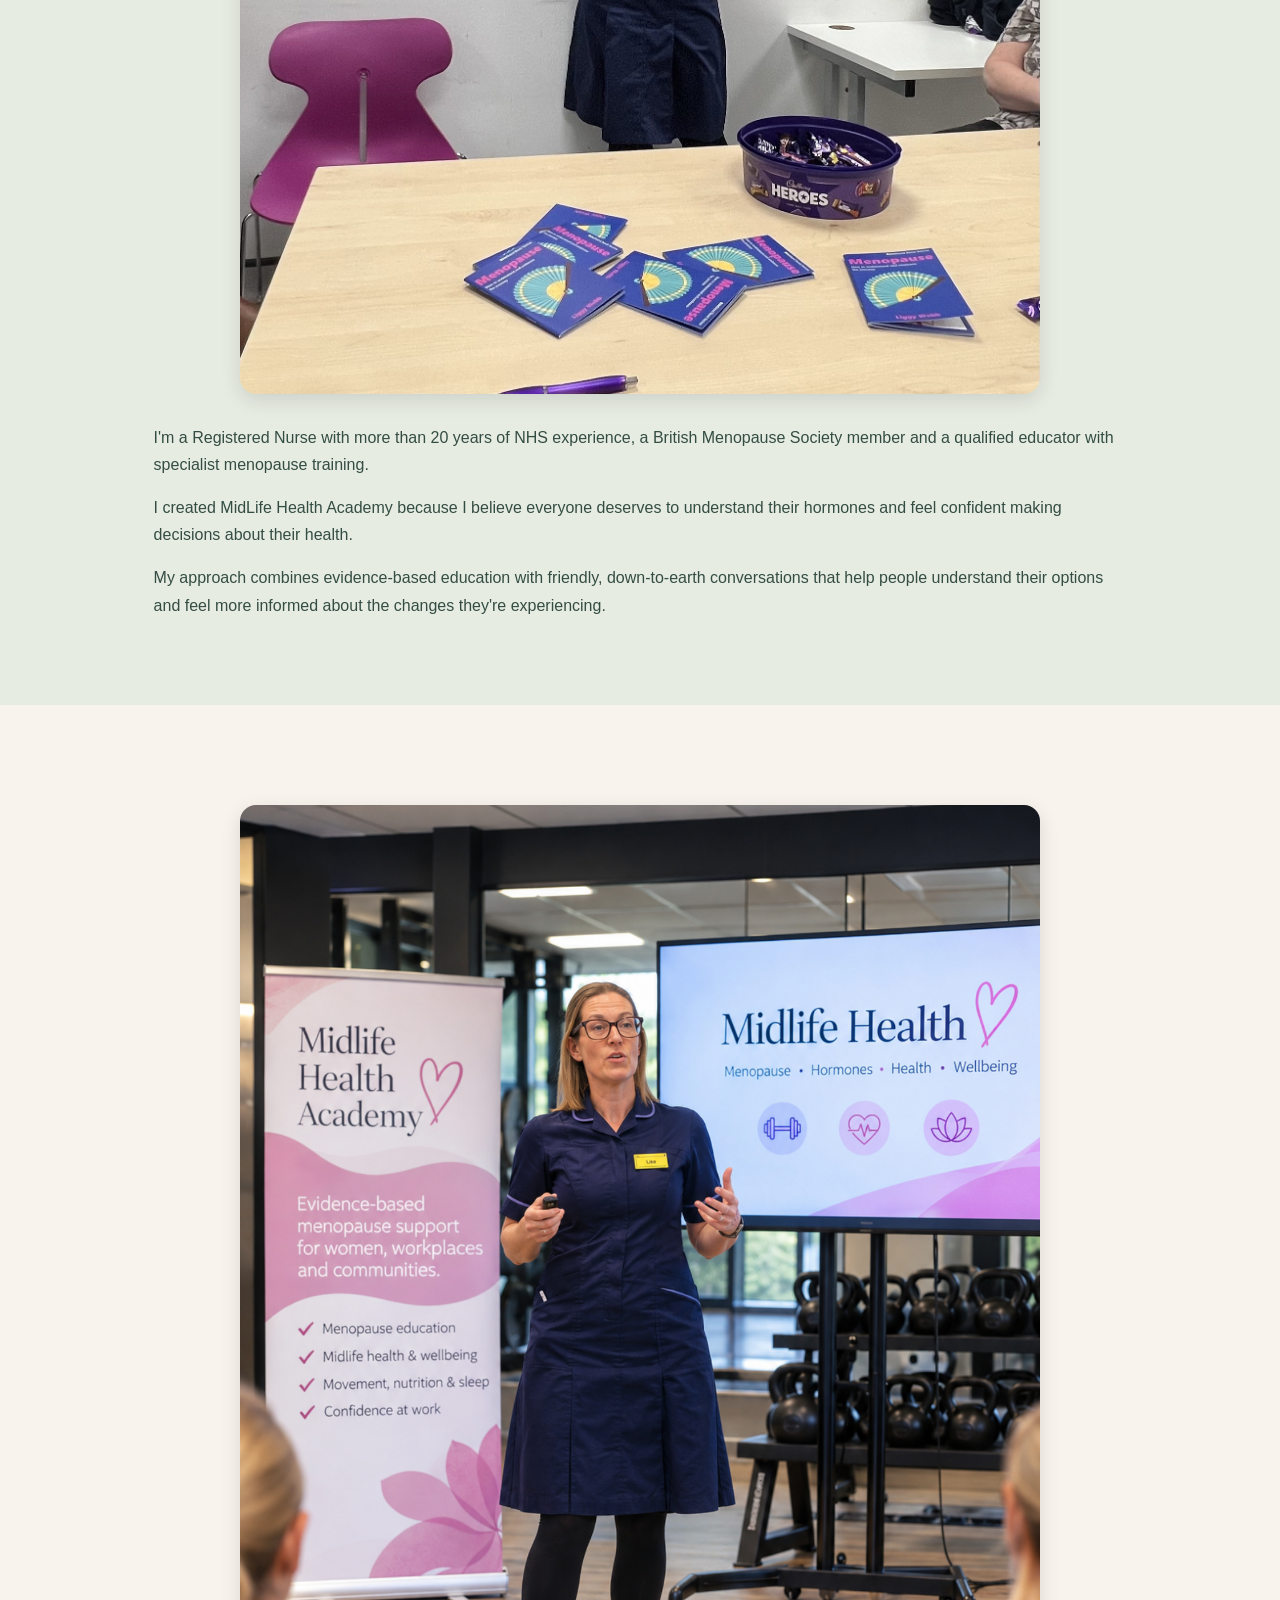
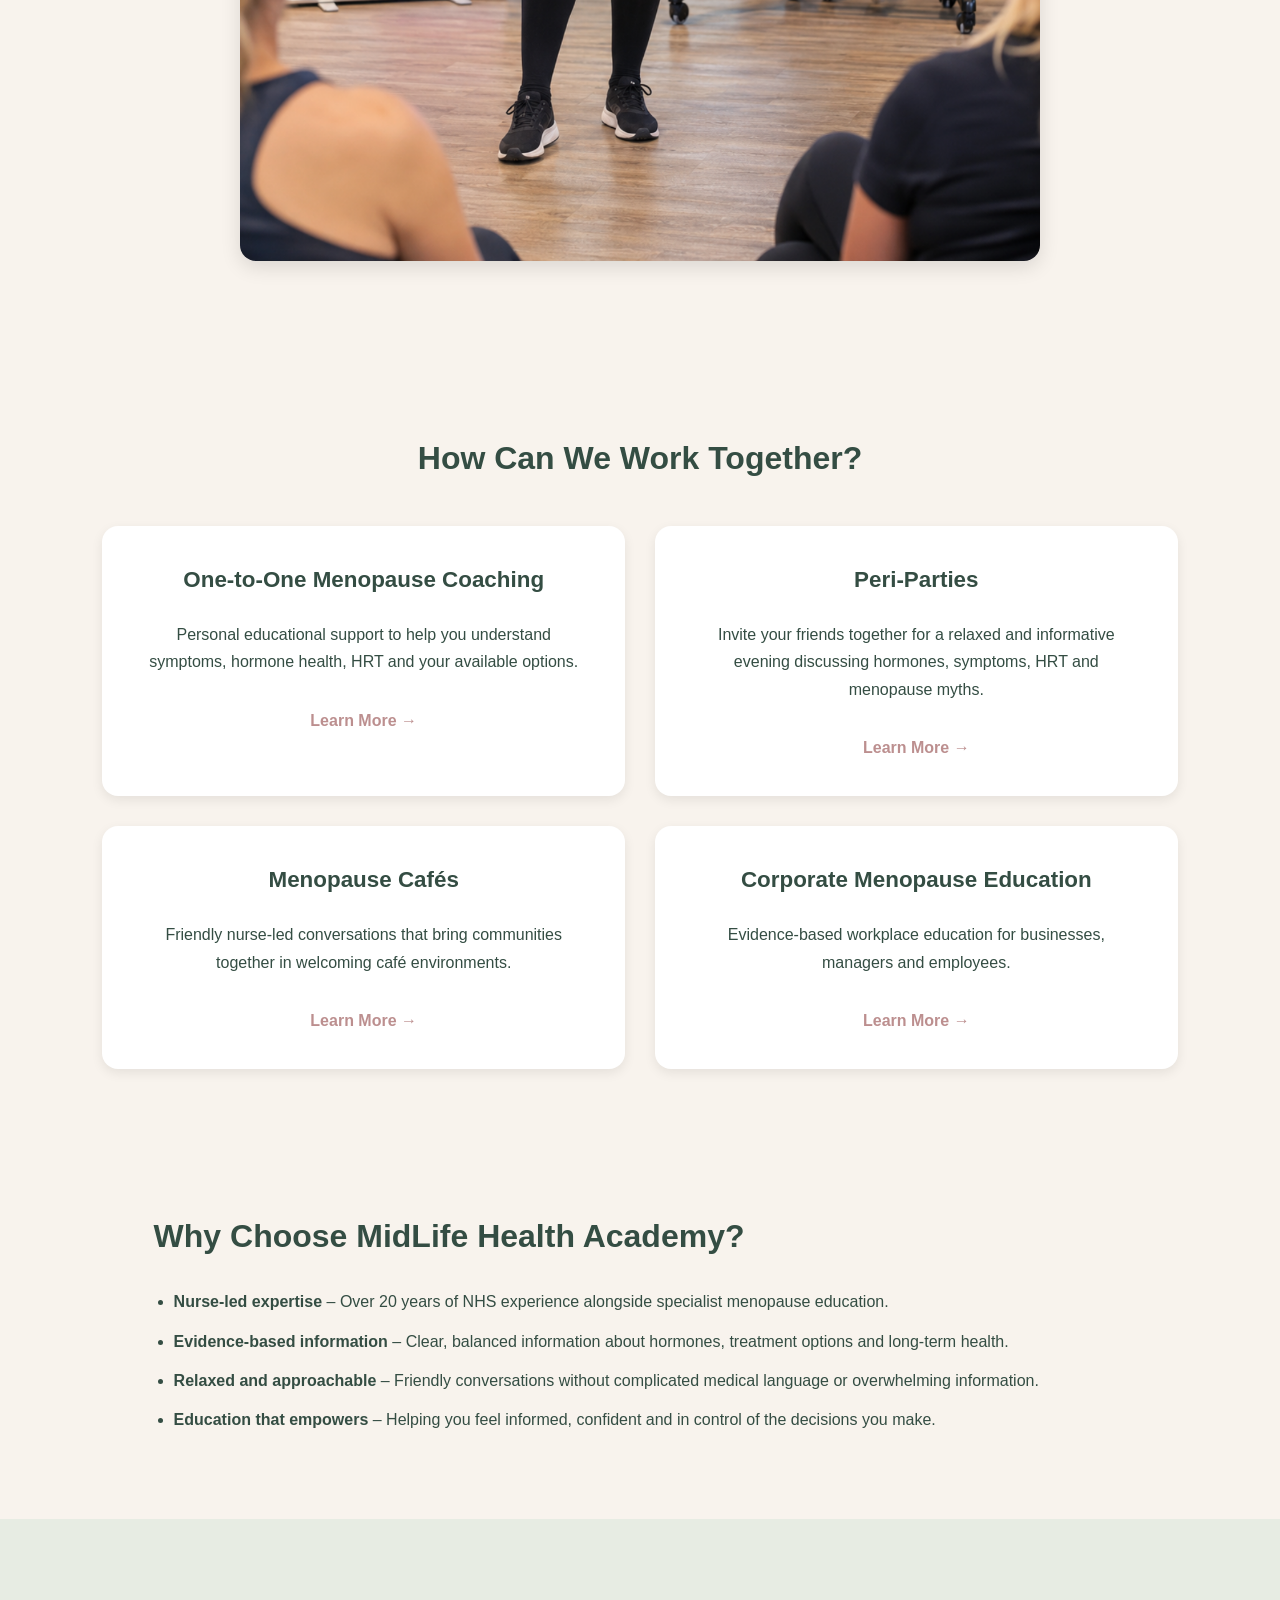
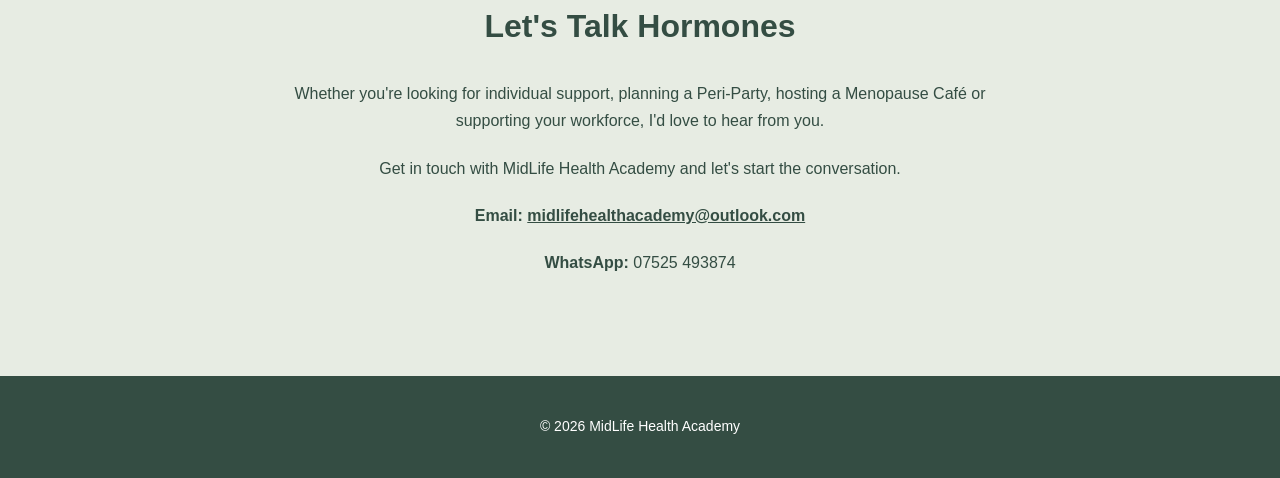
==== commit 05c3d1d8: "Update index.html changed services to our services" ====
--- a/index.html
+++ b/index.html
@@ -22,7 +22,7 @@
 
             <div class="nav-links">
                 <a href="index.html">Home</a>
-                <a href="#services">Services</a>
+                <a href="#services">Our Services</a>
                 <a href="#contact">Contact</a>
             </div>
 
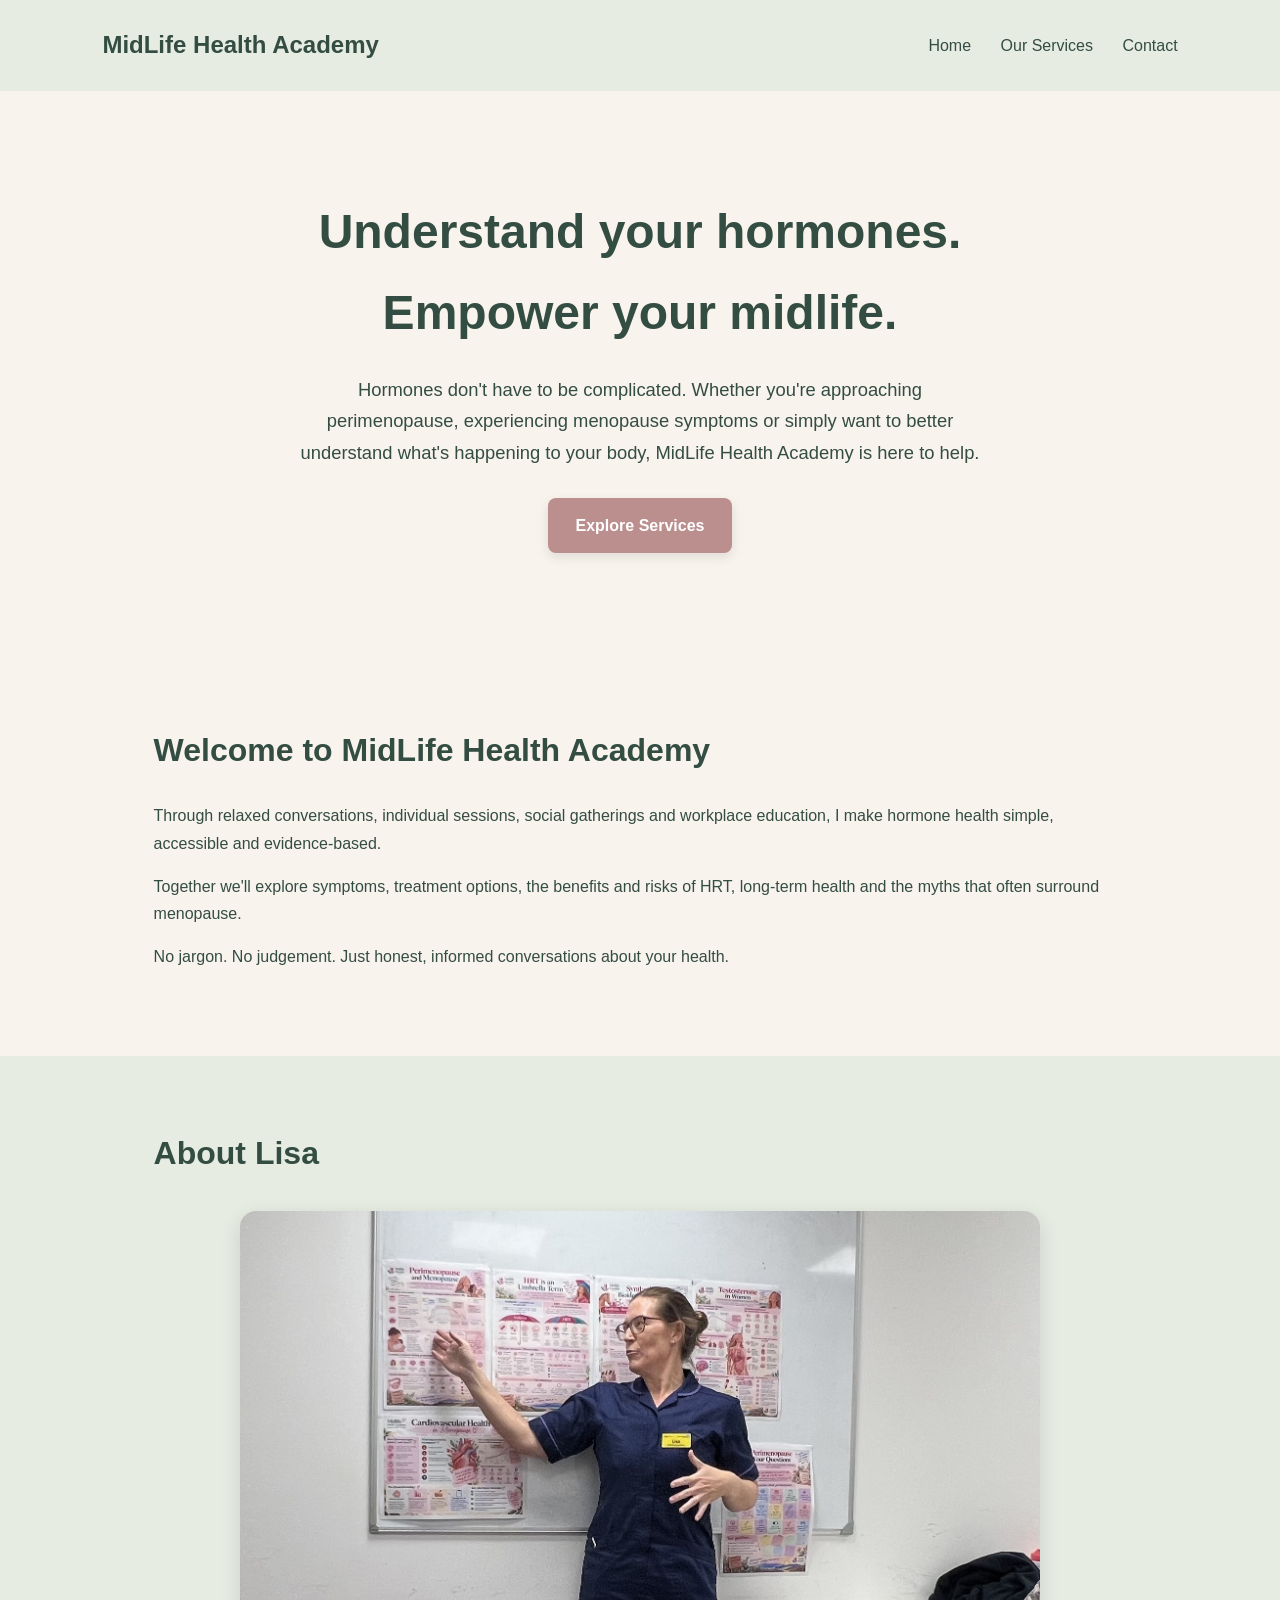
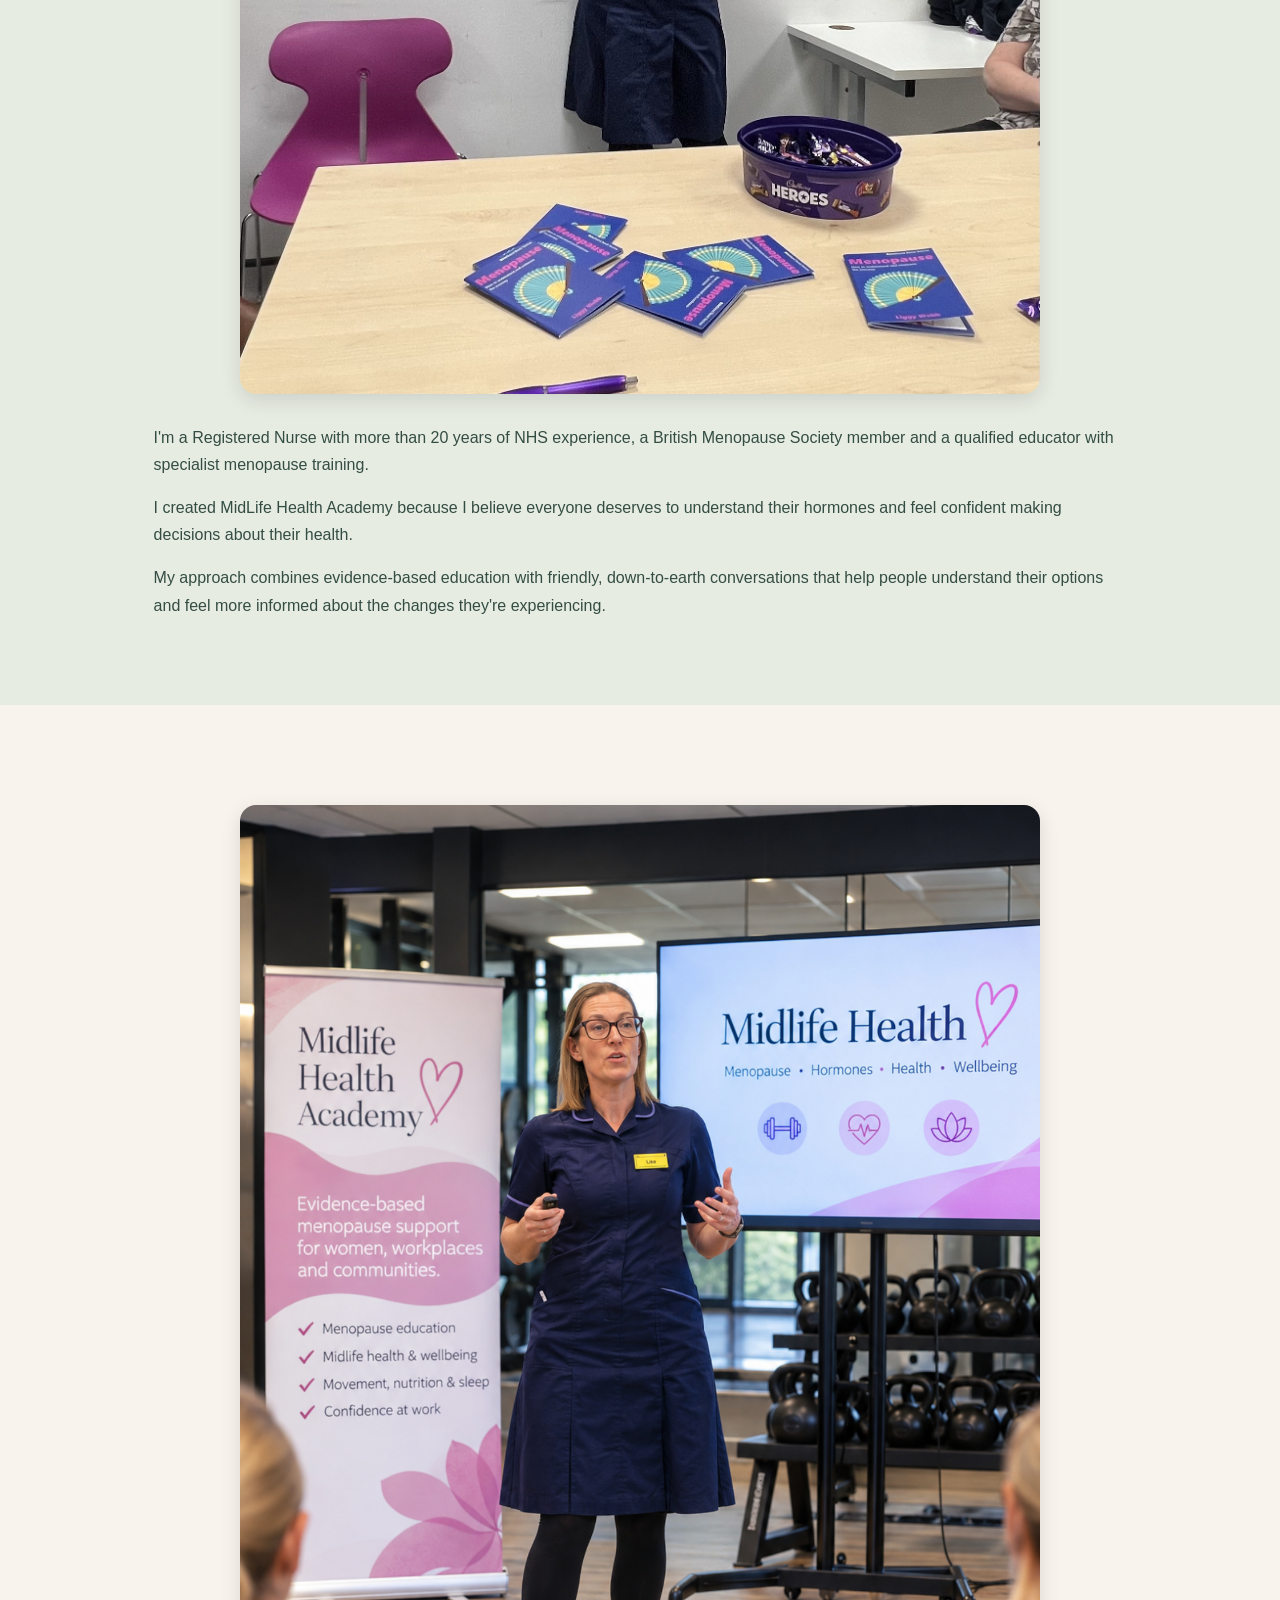
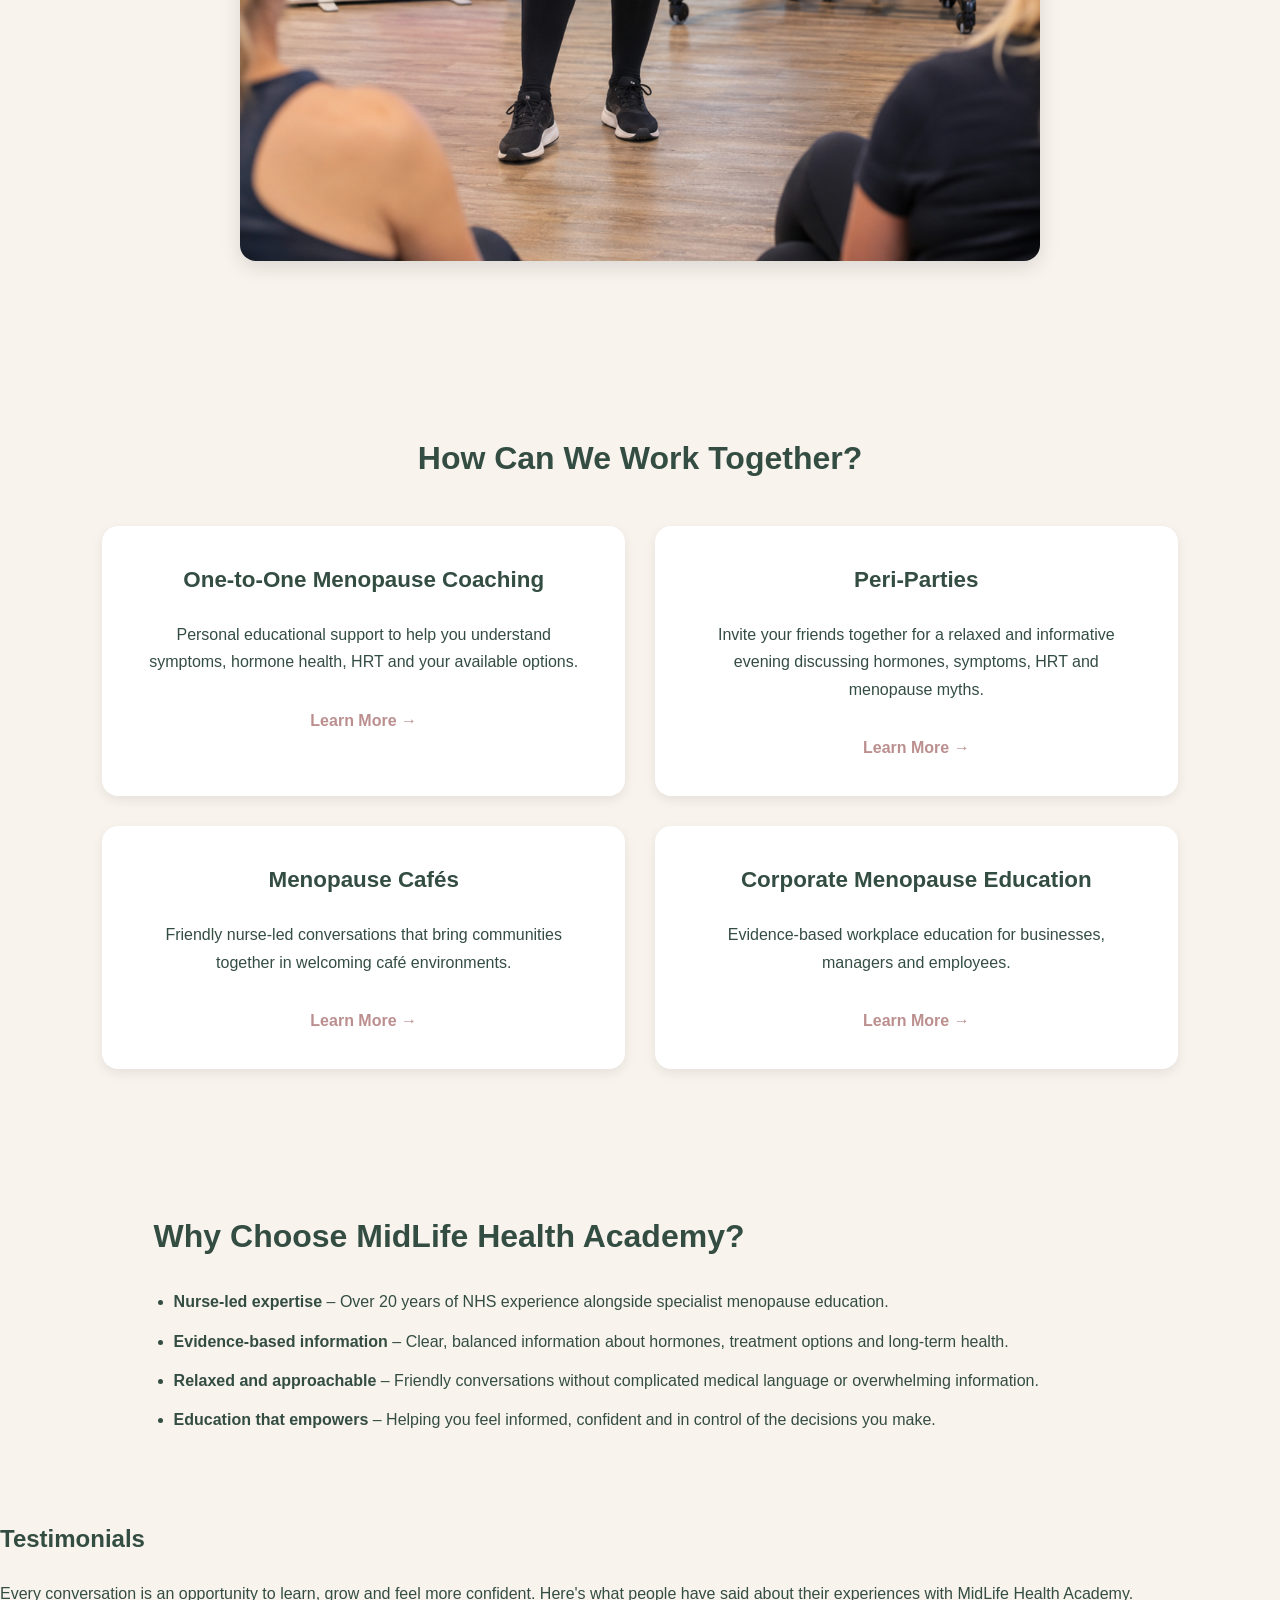
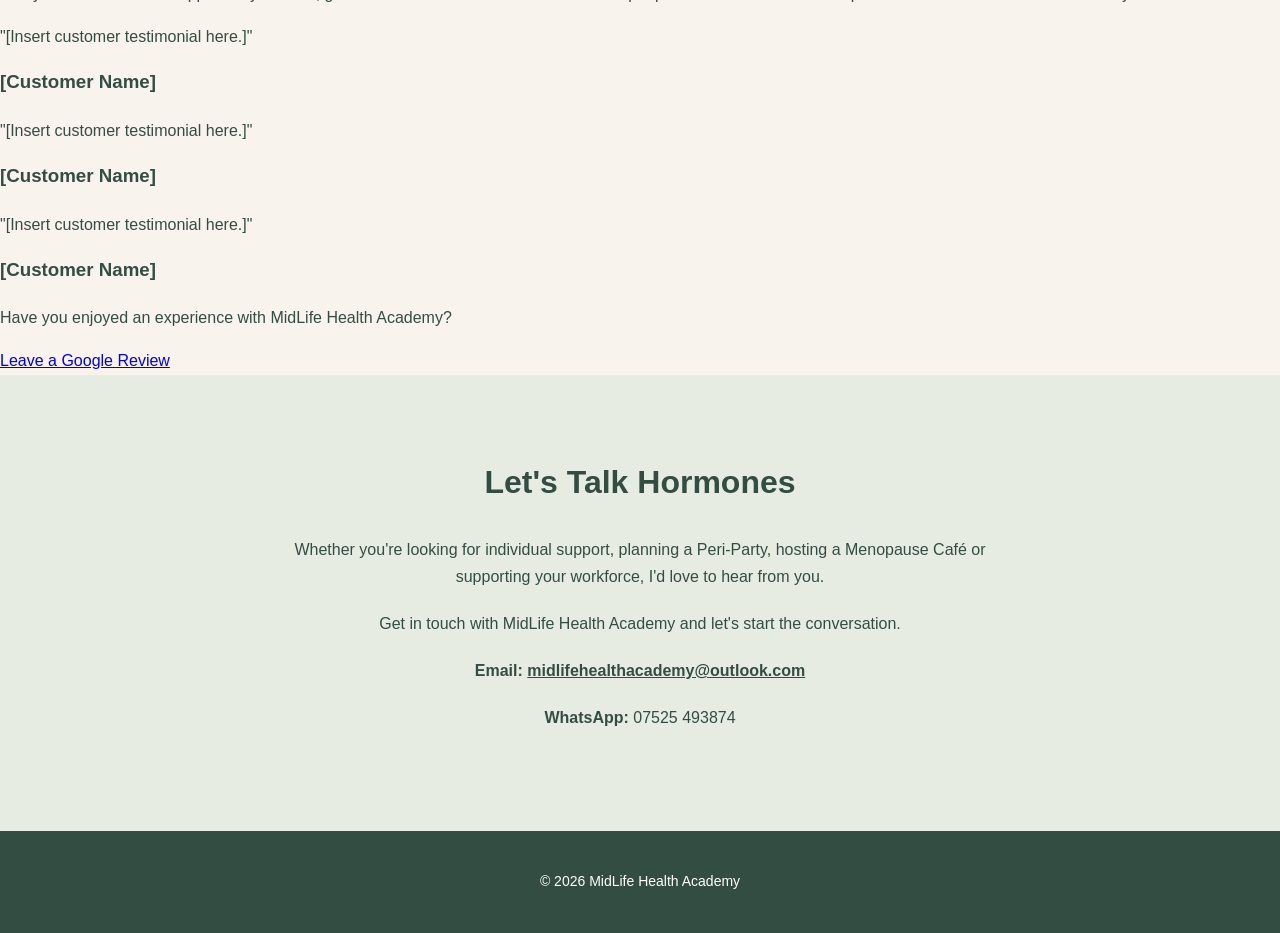
==== commit 7f343b65: "Update index.html testimonies" ====
--- a/index.html
+++ b/index.html
@@ -224,6 +224,81 @@
 
         </section>
 
+        
+<!-- Testimonials -->
+
+<section class="testimonials" id="testimonials">
+
+    <h2>Testimonials</h2>
+
+    <p class="testimonials-intro">
+        Every conversation is an opportunity to learn,
+        grow and feel more confident.
+
+        Here's what people have said about their
+        experiences with MidLife Health Academy.
+    </p>
+
+    <div class="testimonial-container">
+
+        <!-- Testimonial 1 -->
+        <div class="testimonial-card">
+
+            <p class="testimonial-text">
+                "[Insert customer testimonial here.]"
+            </p>
+
+            <h3>[Customer Name]</h3>
+
+        </div>
+
+        <!-- Testimonial 2 -->
+        <div class="testimonial-card">
+
+            <p class="testimonial-text">
+                "[Insert customer testimonial here.]"
+            </p>
+
+            <h3>[Customer Name]</h3>
+
+        </div>
+
+        <!-- Testimonial 3 -->
+        <div class="testimonial-card">
+
+            <p class="testimonial-text">
+                "[Insert customer testimonial here.]"
+            </p>
+
+            <h3>[Customer Name]</h3>
+
+        </div>
+
+    </div>
+
+    <!-- Google Reviews Button -->
+
+    <div class="google-review">
+
+        <p>
+            Have you enjoyed an experience with
+            MidLife Health Academy?
+        </p>
+
+        <a
+            href="https://www.example.com/google-reviews"
+            target="_blank"
+            rel="noopener noreferrer"
+            class="review-button"
+        >
+            Leave a Google Review
+        </a>
+
+    </div>
+
+</section>
+
+
         <!-- Contact -->
 
         <section class="contact" id="contact">
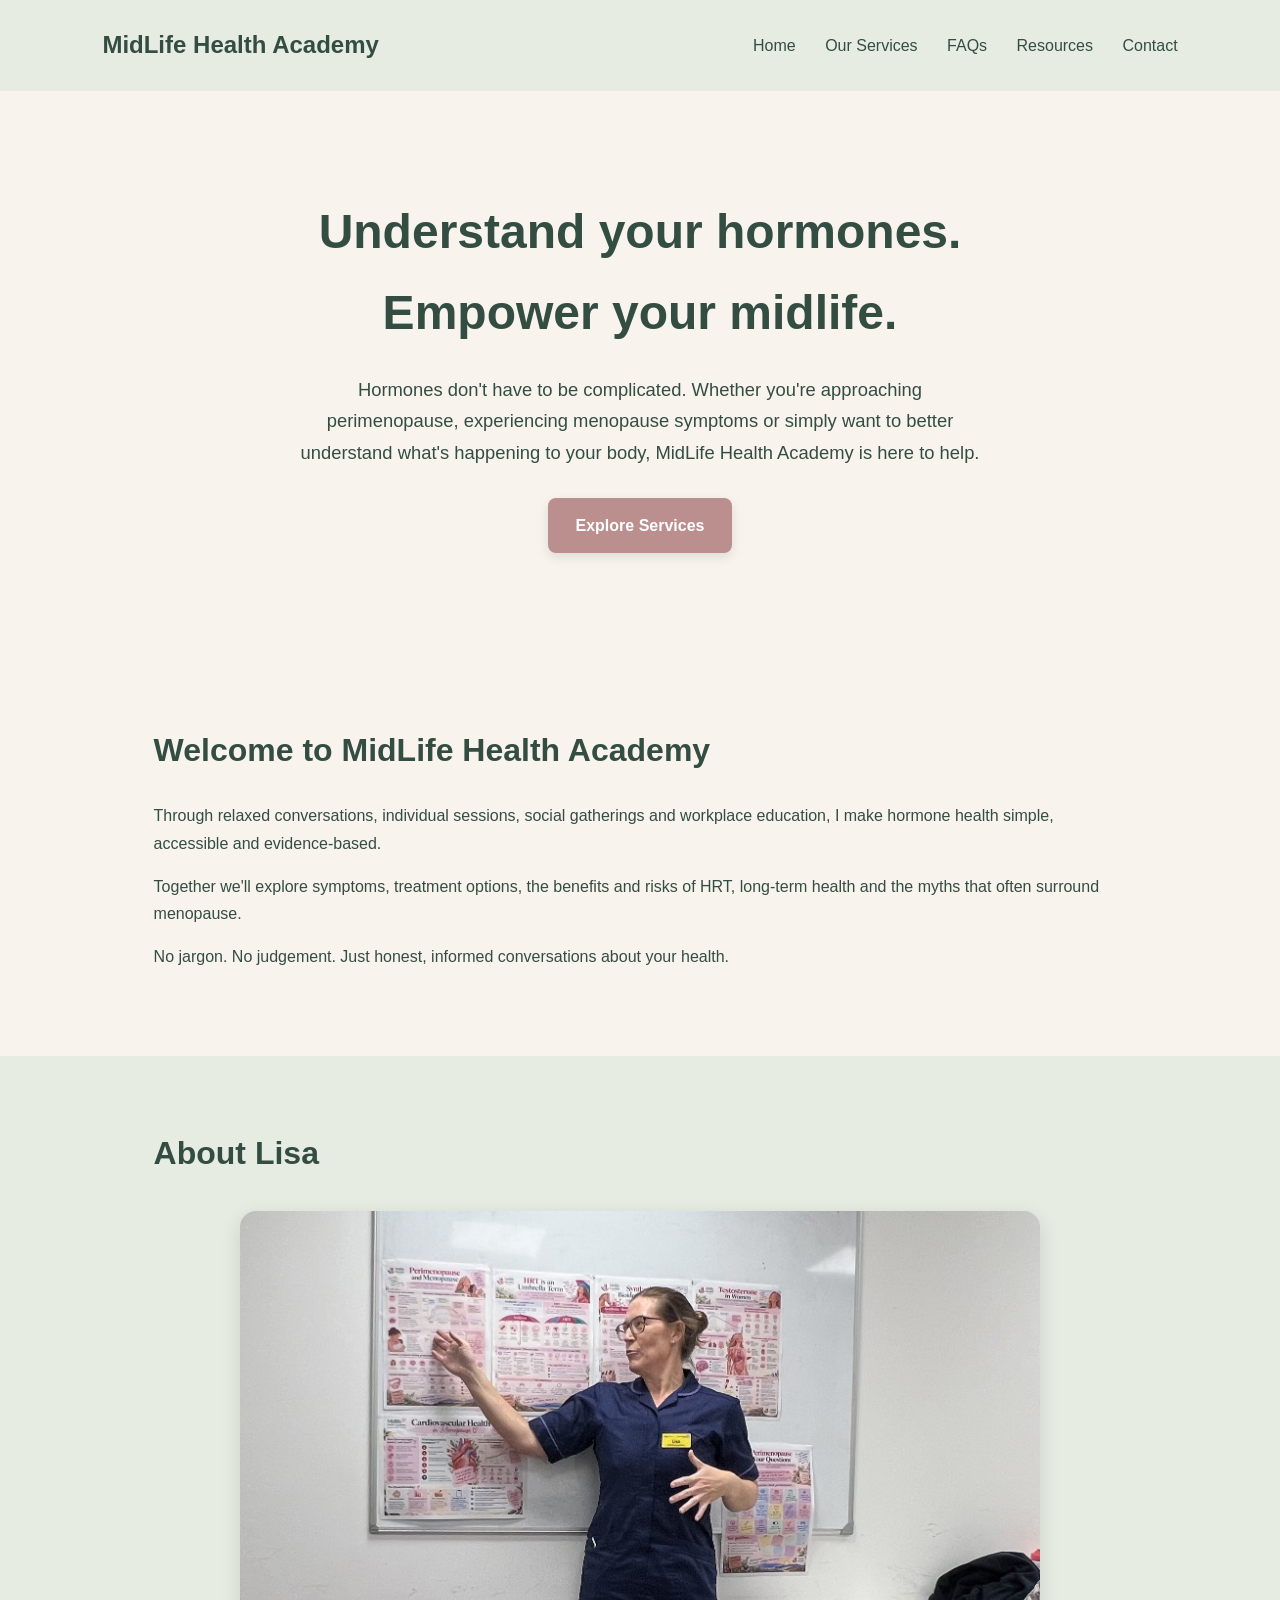
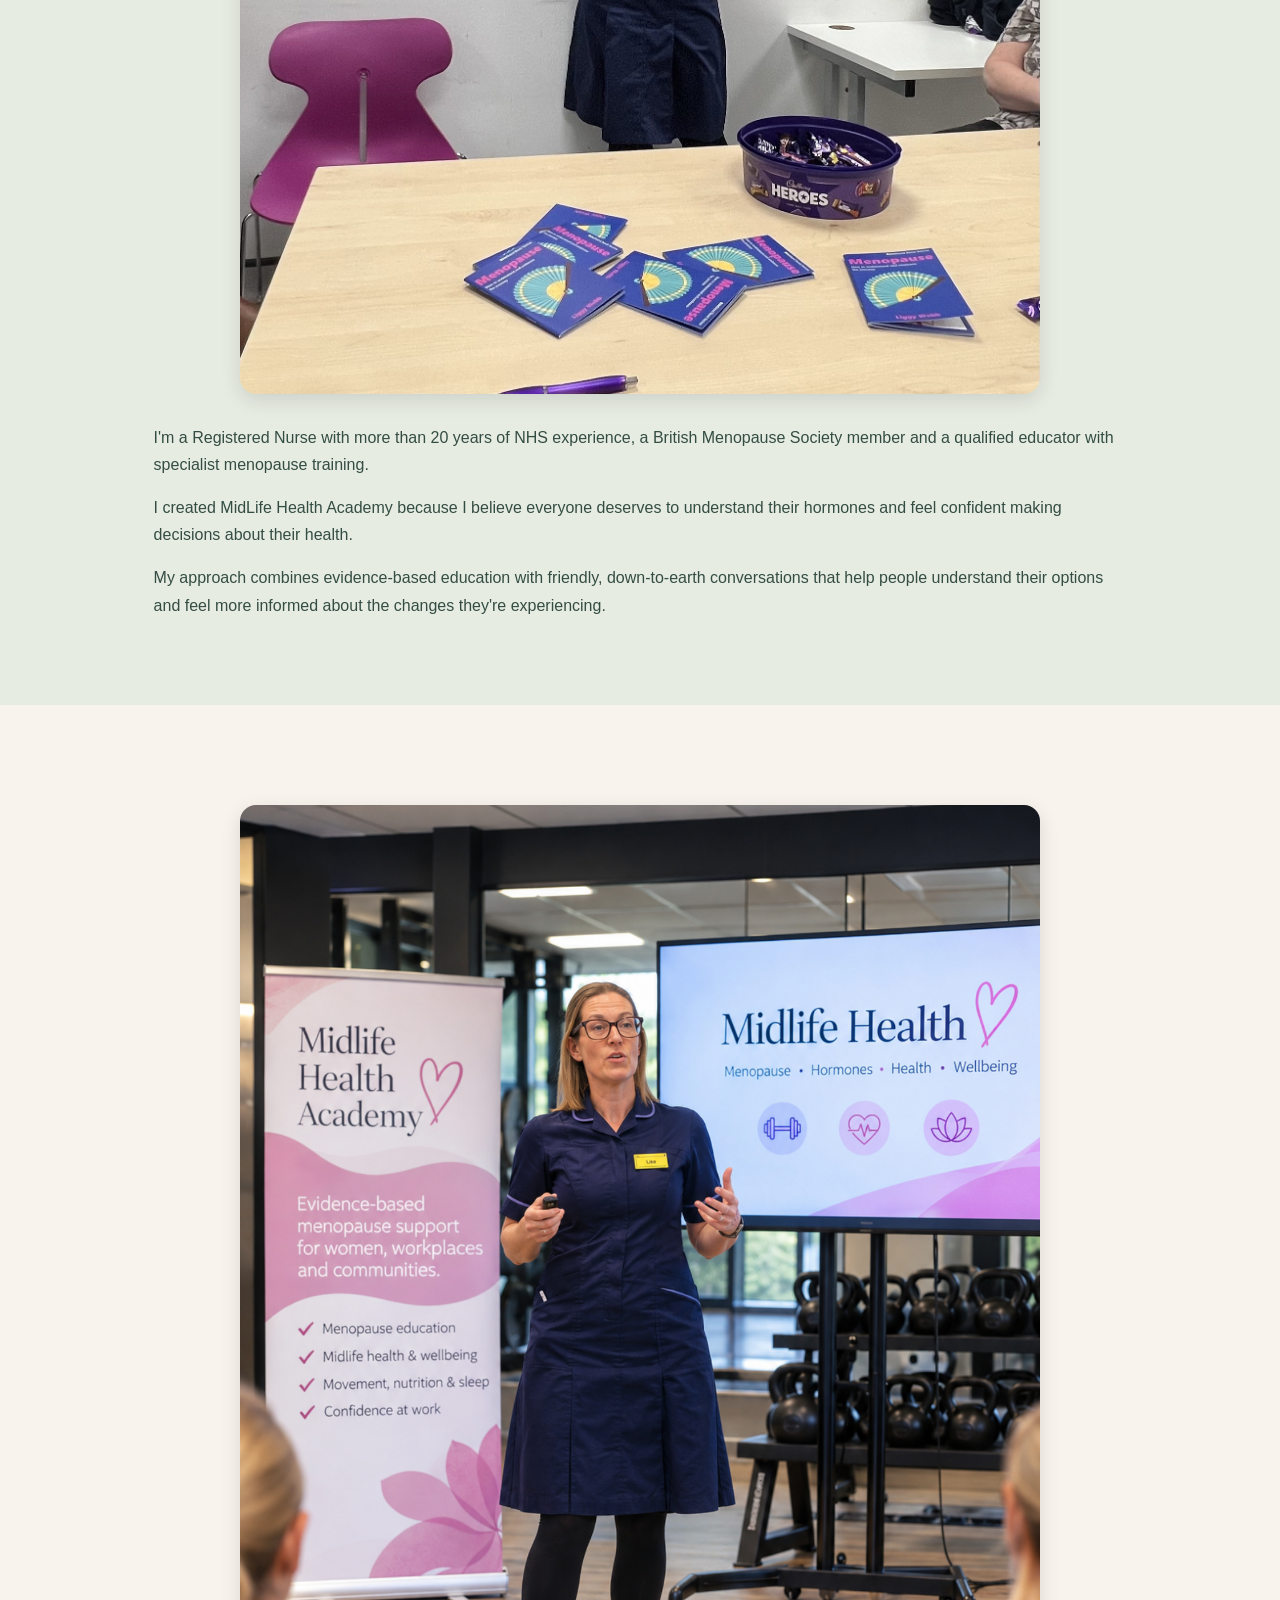
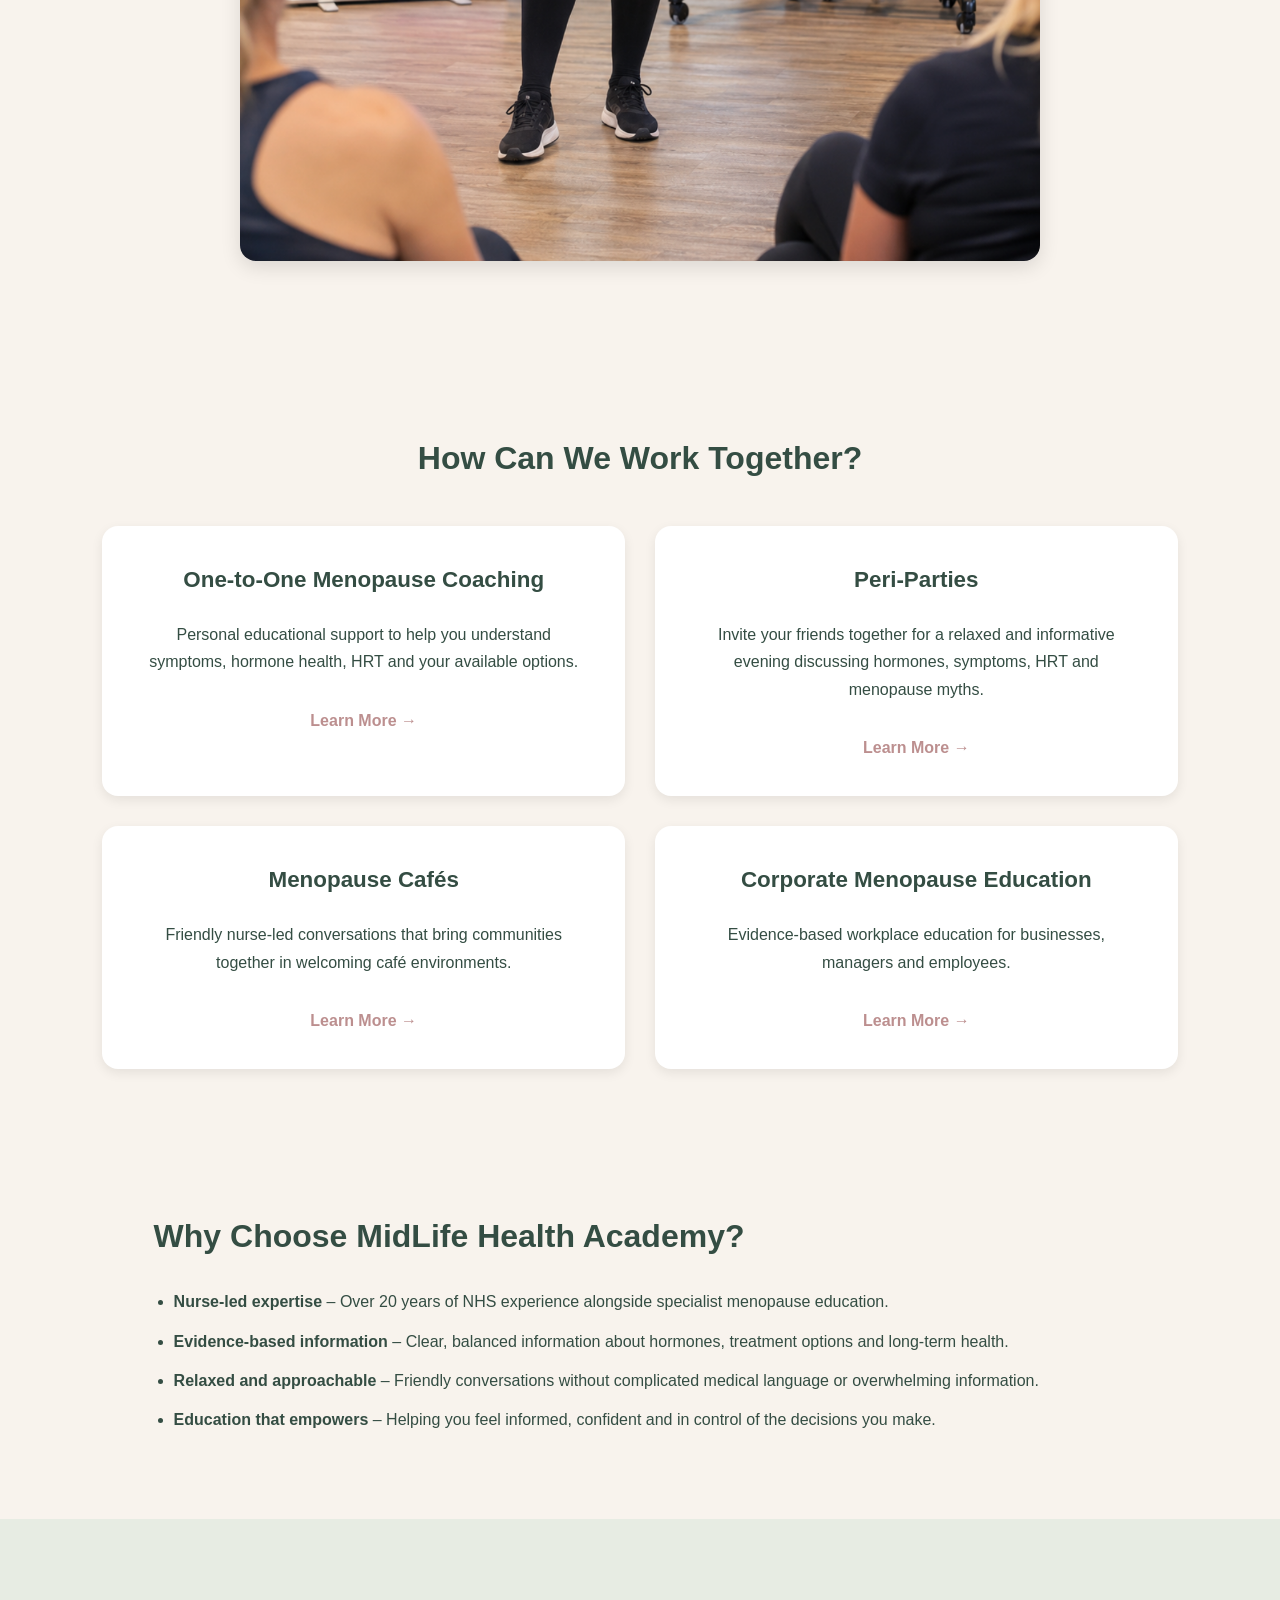
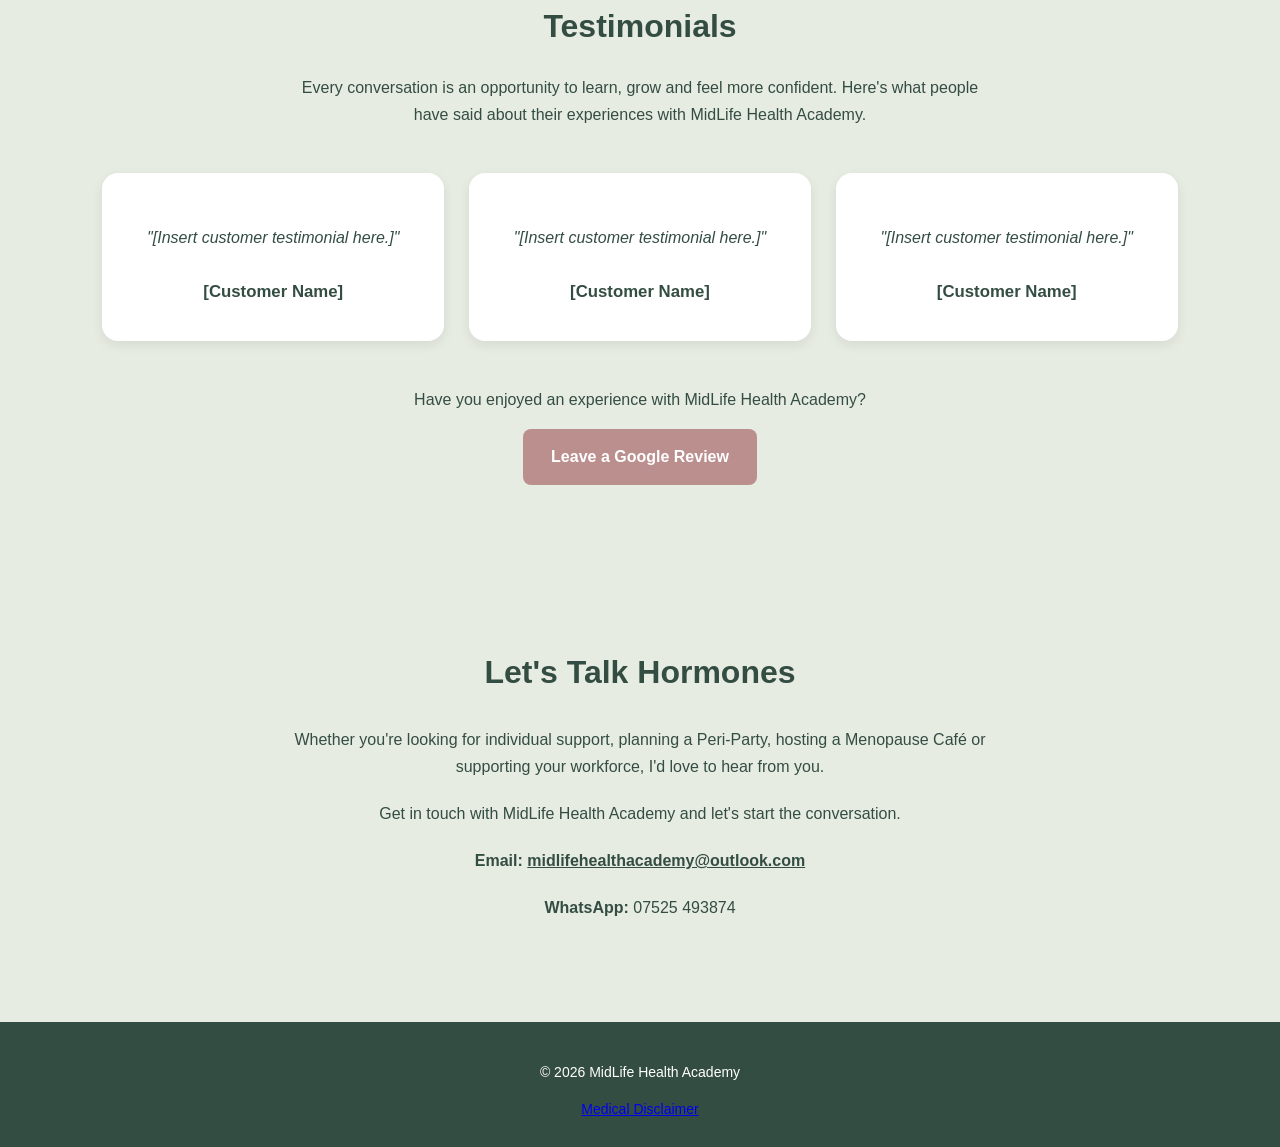
==== commit dc9d731c: "Update index.html after new pages" ====
--- a/index.html
+++ b/index.html
@@ -13,21 +13,25 @@
 
     <!-- Navigation -->
 
-    <header>
-        <nav class="navbar">
-
-            <a href="index.html" class="logo">
-                MidLife Health Academy
-            </a>
-
-            <div class="nav-links">
-                <a href="index.html">Home</a>
-                <a href="#services">Our Services</a>
-                <a href="#contact">Contact</a>
-            </div>
-
-        </nav>
-    </header>
+    
+<!-- Navigation -->
+<header>
+    <nav class="navbar">
+
+        <a href="index.html" class="logo">
+            MidLife Health Academy
+        </a>
+
+        <div class="nav-links">
+            <a href="index.html">Home</a>
+            <a href="index.html#services">Our Services</a>
+            <a href="faqs.html">FAQs</a>
+            <a href="resources.html">Resources</a>
+            <a href="index.html#contact">Contact</a>
+        </div>
+
+    </nav>
+</header>
 
     <main>
 
@@ -330,9 +334,13 @@
 
     </main>
 
-    <footer>
-        <p>© 2026 MidLife Health Academy</p>
-    </footer>
+<footer>
+    <p>© 2026 MidLife Health Academy</p>
+
+    <a href="disclaimer.html">
+        Medical Disclaimer
+    </a>
+</footer>
 
 </body>
 </html>
--- a/css/style.css
+++ b/css/style.css
@@ -337,3 +337,127 @@
         padding: 50px 8%;
     }
 }
+
+/* =========================
+   Testimonials
+========================= */
+
+.testimonials {
+    text-align: center;
+
+    padding: 80px 8%;
+
+    background-color: #E7ECE3;
+}
+
+.testimonials h2 {
+    font-size: 2rem;
+
+    margin-bottom: 20px;
+}
+
+.testimonials-intro {
+    max-width: 700px;
+
+    margin: 0 auto 45px;
+
+    line-height: 1.7;
+}
+
+.testimonial-container {
+    display: grid;
+
+    grid-template-columns: repeat(3, 1fr);
+
+    gap: 25px;
+
+    max-width: 1200px;
+
+    margin: 0 auto 45px;
+}
+
+.testimonial-card {
+    background-color: white;
+
+    padding: 35px 25px;
+
+    border-radius: 16px;
+
+    box-shadow: 0 4px 12px rgba(0,0,0,0.08);
+
+    transition: 0.3s ease;
+}
+
+.testimonial-card:hover {
+    transform: translateY(-5px);
+
+    box-shadow: 0 8px 20px rgba(0,0,0,0.12);
+}
+
+.stars {
+    color: #BC8F8F;
+
+    font-size: 1.4rem;
+
+    letter-spacing: 3px;
+
+    margin-bottom: 20px;
+}
+
+.testimonial-text {
+    font-style: italic;
+
+    line-height: 1.8;
+
+    margin-bottom: 25px;
+}
+
+.testimonial-card h3 {
+    font-size: 1.05rem;
+
+    color: #344D43;
+
+    margin-bottom: 0;
+}
+
+.google-review-text {
+    margin-bottom: 20px;
+}
+
+.review-button {
+    display: inline-block;
+
+    background-color: #BC8F8F;
+
+    color: white;
+
+    padding: 14px 28px;
+
+    border-radius: 8px;
+
+    text-decoration: none;
+
+    font-weight: 600;
+
+    transition: 0.3s ease;
+}
+
+.review-button:hover {
+    background-color: #A97D7D;
+
+    transform: translateY(-2px);
+}
+
+/* Mobile */
+
+@media (max-width: 768px) {
+
+    .testimonial-container {
+        grid-template-columns: 1fr;
+    }
+
+    .testimonials h2 {
+        font-size: 1.7rem;
+    }
+
+}
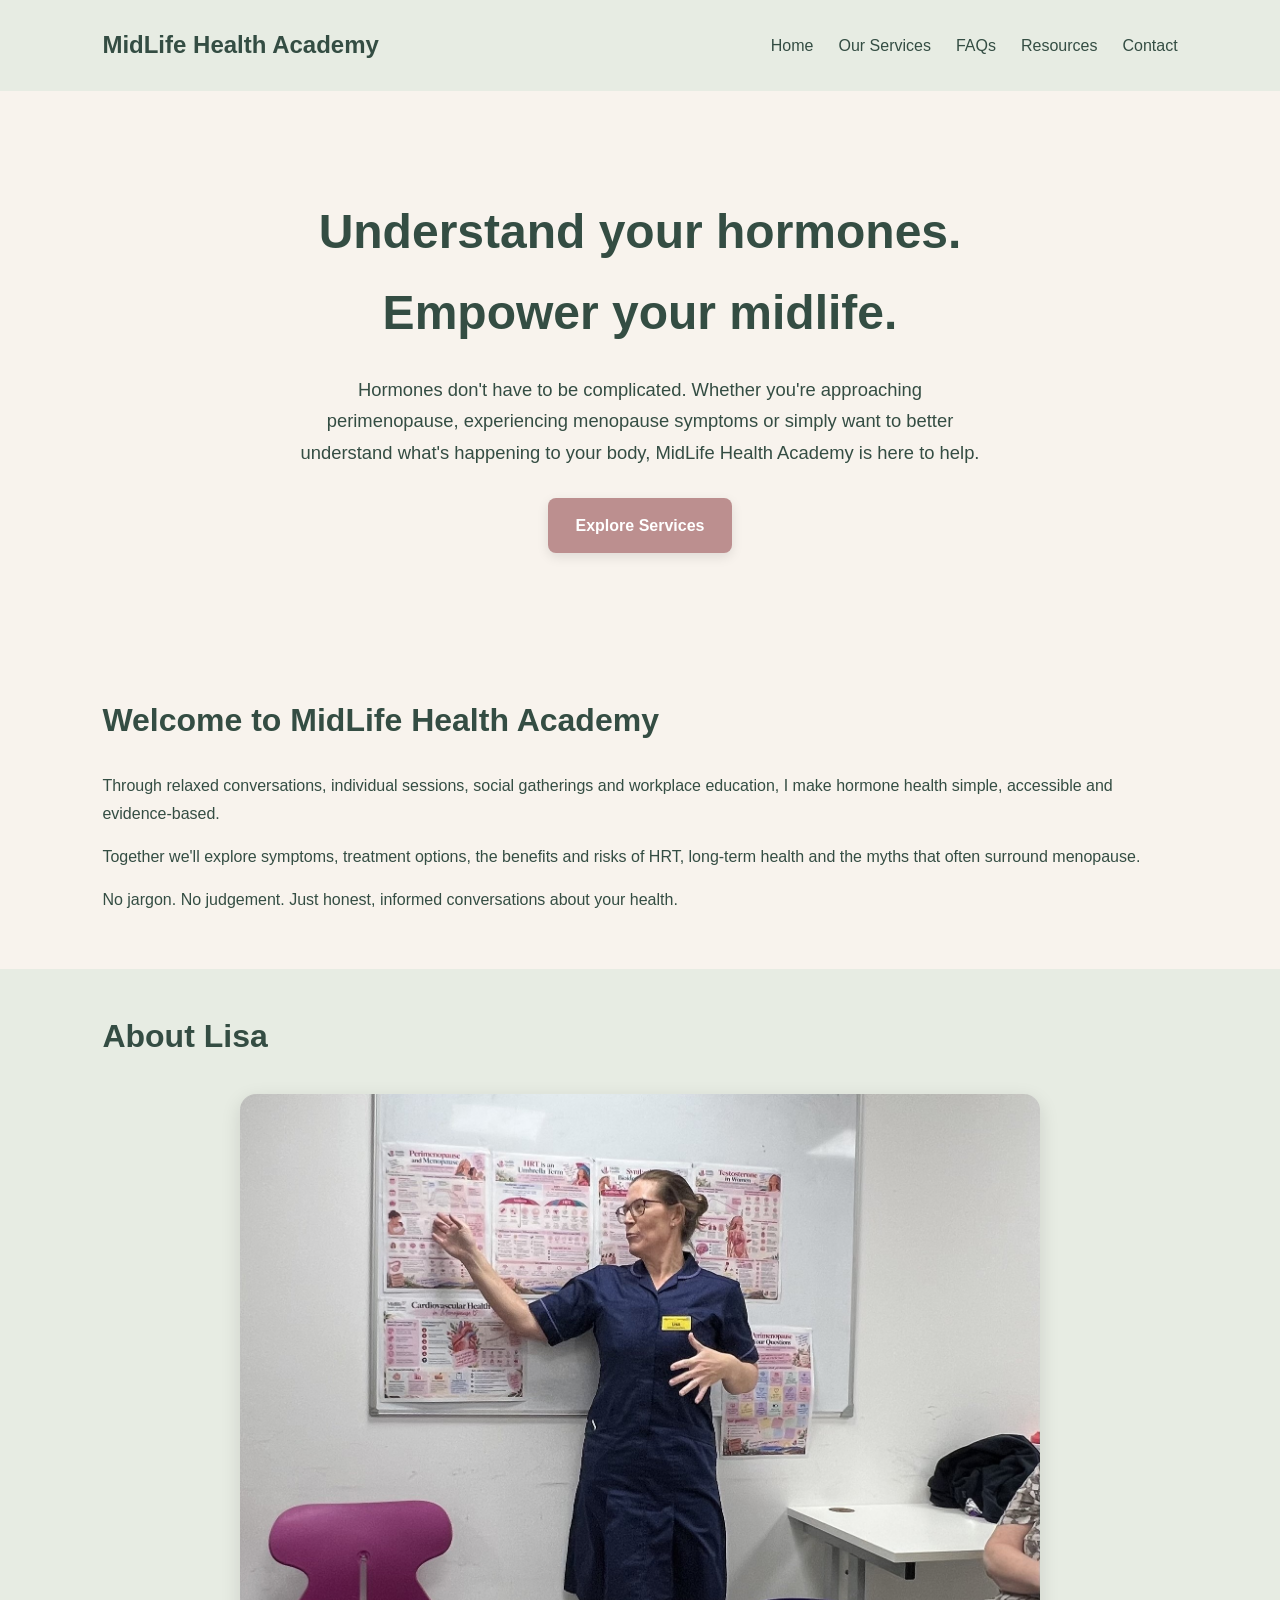
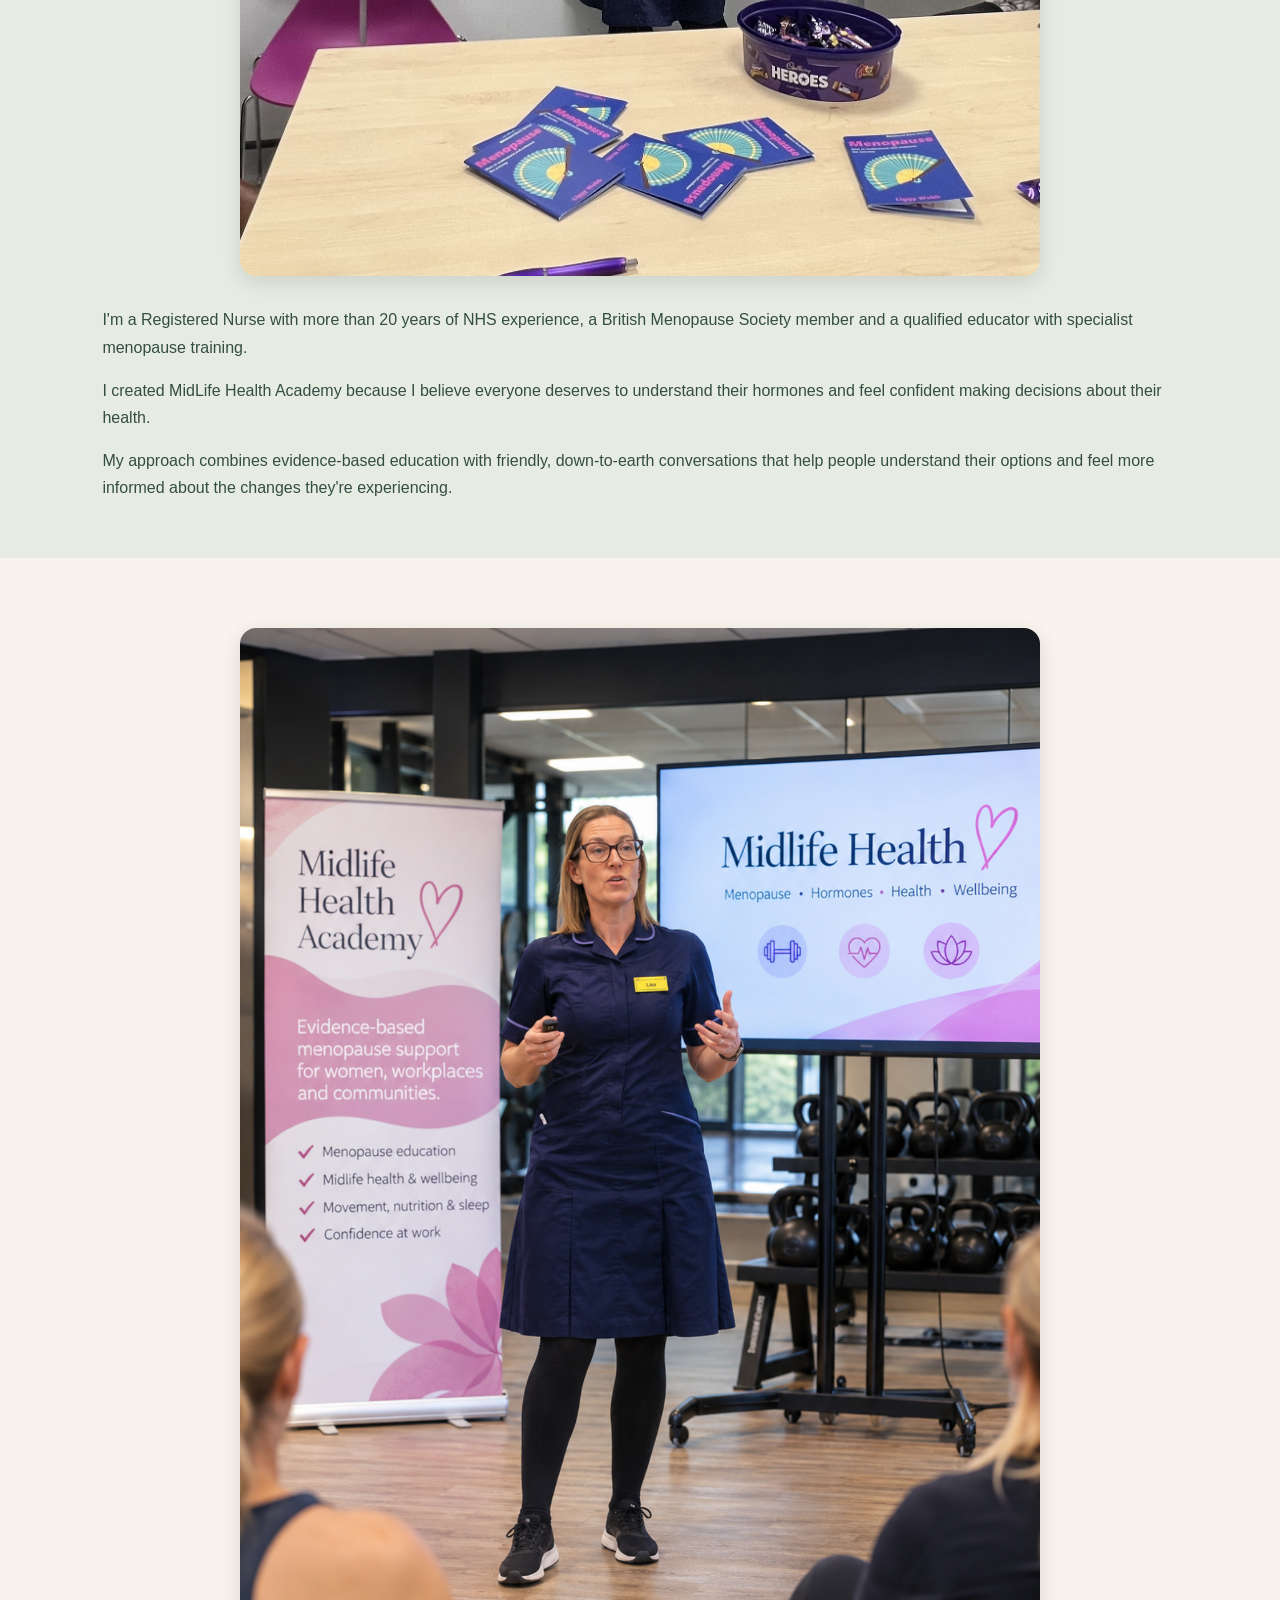
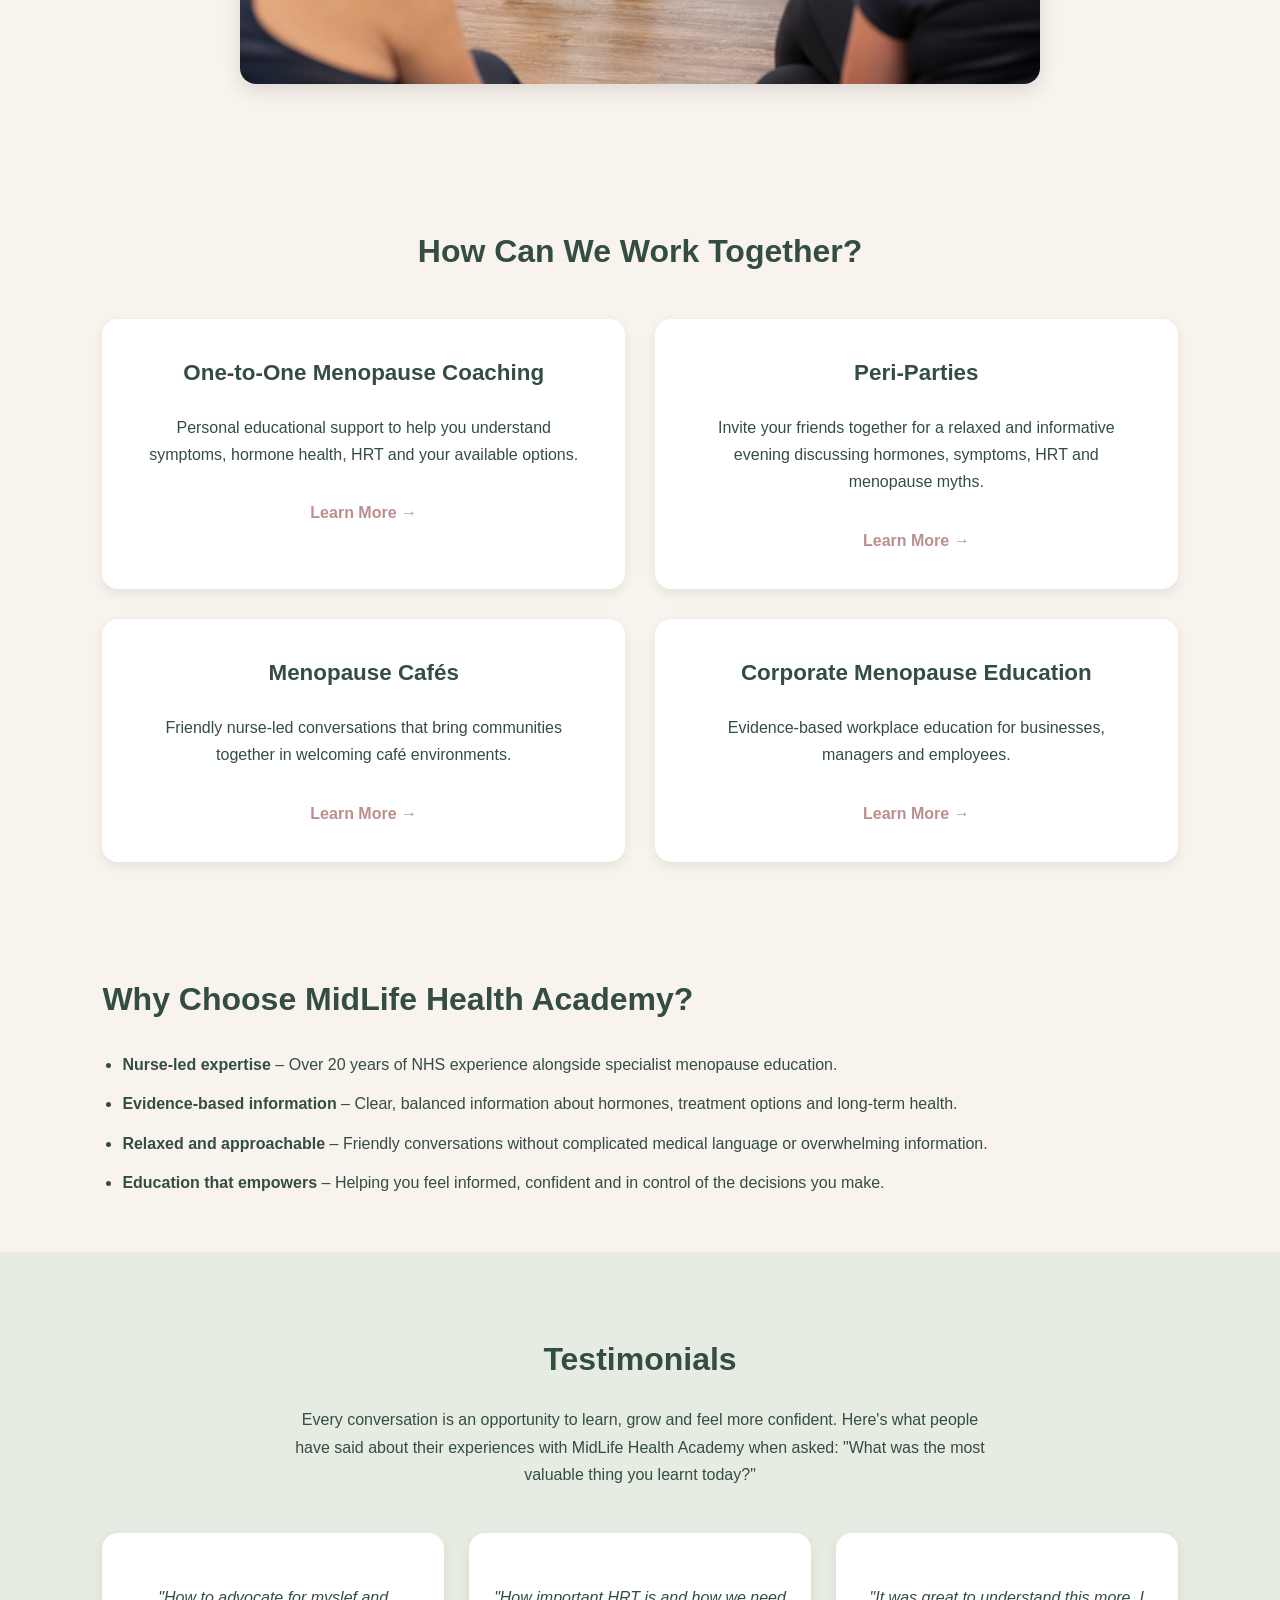
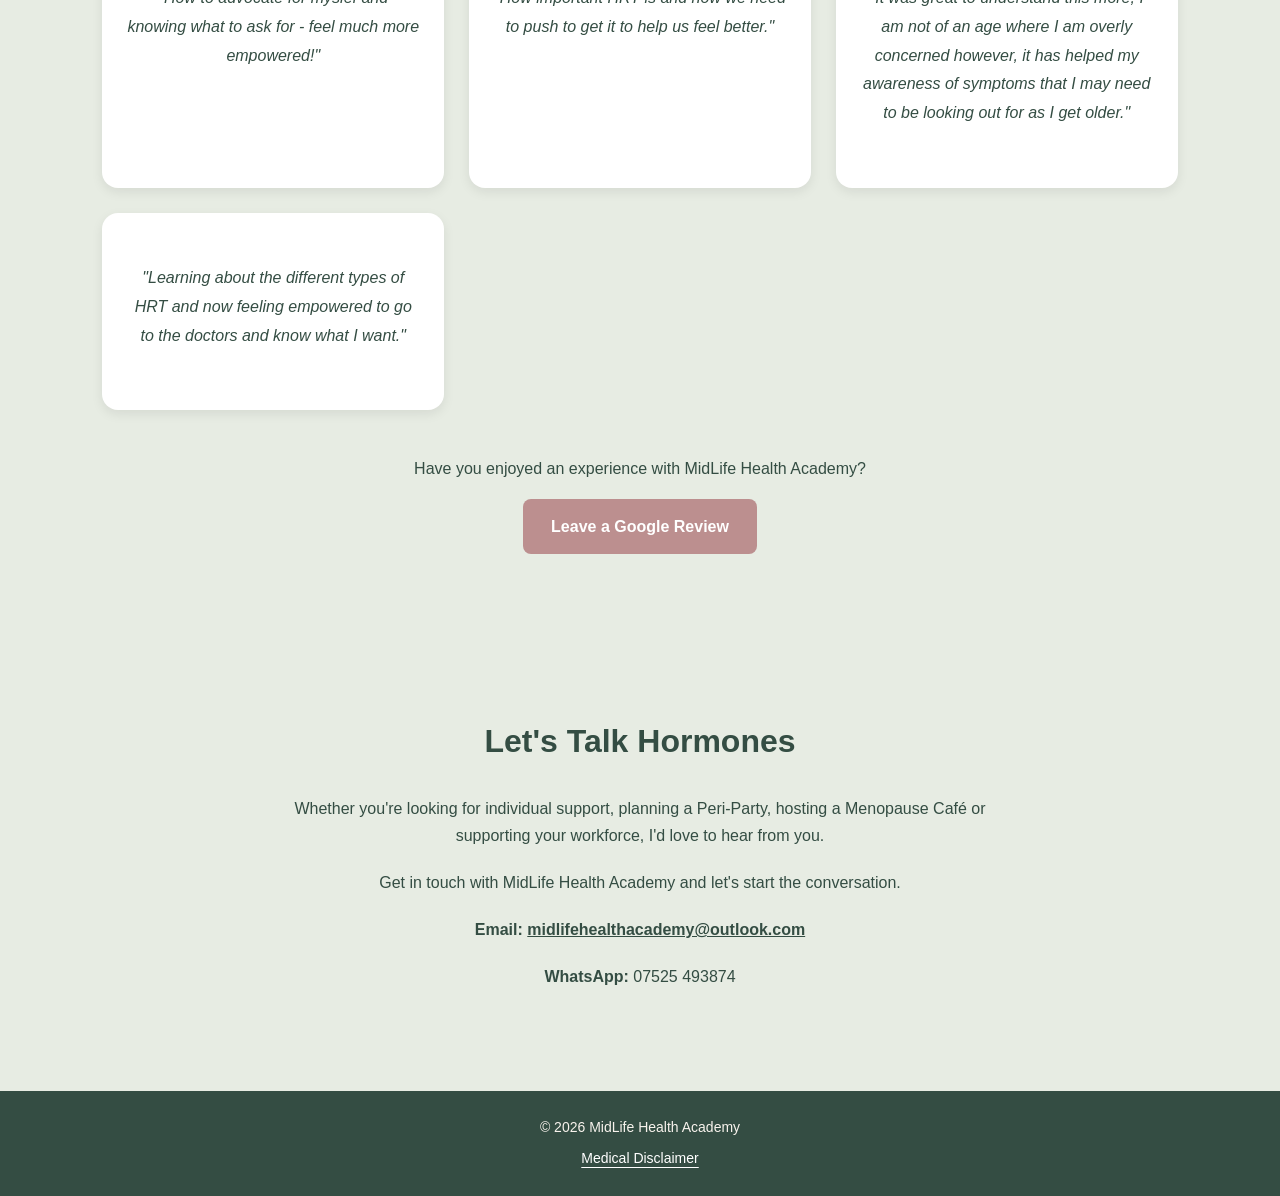
==== commit 156ad660: "Update index.html added testimonials" ====
--- a/index.html
+++ b/index.html
@@ -240,7 +240,8 @@
         grow and feel more confident.
 
         Here's what people have said about their
-        experiences with MidLife Health Academy.
+        experiences with MidLife Health Academy when asked: 
+        "What was the most valuable thing you learnt today?"
     </p>
 
     <div class="testimonial-container">
@@ -249,10 +250,8 @@
         <div class="testimonial-card">
 
             <p class="testimonial-text">
-                "[Insert customer testimonial here.]"
-            </p>
-
-            <h3>[Customer Name]</h3>
+                "How to advocate for myslef and knowing what to ask for - feel much more empowered!"
+            </p>
 
         </div>
 
@@ -260,10 +259,8 @@
         <div class="testimonial-card">
 
             <p class="testimonial-text">
-                "[Insert customer testimonial here.]"
-            </p>
-
-            <h3>[Customer Name]</h3>
+                "How important HRT is and how we need to push to get it to help us feel better."
+            </p>
 
         </div>
 
@@ -271,10 +268,17 @@
         <div class="testimonial-card">
 
             <p class="testimonial-text">
-                "[Insert customer testimonial here.]"
-            </p>
-
-            <h3>[Customer Name]</h3>
+                "It was great to understand this more, I am not of an age where I am overly concerned however, it has helped my awareness of symptoms that I may need to be looking out for as I get older."
+            </p>
+
+        </div>
+
+        <!-- Testimonial 4 -->
+        <div class="testimonial-card">
+
+            <p class="testimonial-text">
+                "Learning about the different types of HRT and now feeling empowered to go to the doctors and know what I want."
+            </p>
 
         </div>
 
--- a/css/style.css
+++ b/css/style.css
@@ -1,3 +1,4 @@
+
 /* =========================
    General Styling
 ========================= */
@@ -33,11 +34,8 @@
     display: flex;
     justify-content: space-between;
     align-items: center;
-
     padding: 25px 8%;
-
     background-color: #E7ECE3;
-
     position: sticky;
     top: 0;
     z-index: 100;
@@ -50,9 +48,16 @@
     color: #344D43;
 }
 
+.nav-links {
+    display: flex;
+    align-items: center;
+    justify-content: center;
+    flex-wrap: wrap;
+    gap: 12px 25px;
+}
+
 .nav-links a {
     text-decoration: none;
-    margin-left: 25px;
     color: #344D43;
     font-weight: 500;
 }
@@ -85,17 +90,12 @@
 
 .main-button {
     display: inline-block;
-
     background-color: #BC8F8F;
     color: white;
-
     padding: 14px 28px;
-
     border-radius: 8px;
-
     text-decoration: none;
     font-weight: 600;
-
     box-shadow: 0 4px 12px rgba(0, 0, 0, 0.1);
 }
 
@@ -128,13 +128,9 @@
 .section-image {
     width: 100%;
     max-width: 800px;
-
     display: block;
-
     margin: 30px auto;
-
     border-radius: 16px;
-
     box-shadow: 0 6px 20px rgba(0, 0, 0, 0.12);
 }
 
@@ -160,24 +156,17 @@
 
 .service-box {
     background: white;
-
     padding: 35px;
-
     border-radius: 16px;
-
     text-decoration: none;
     color: #344D43;
-
     box-shadow: 0 4px 12px rgba(0,0,0,0.08);
-
     transition: 0.3s ease;
 }
 
 .service-box:hover {
     transform: translateY(-6px);
-
     box-shadow: 0 8px 20px rgba(0,0,0,0.12);
-
     background-color: #FAFAFA;
 }
 
@@ -235,13 +224,9 @@
 
 .price-panel {
     background: white;
-
     padding: 35px;
-
     border-radius: 16px;
-
     max-width: 500px;
-
     box-shadow: 0 4px 12px rgba(0,0,0,0.08);
 }
 
@@ -261,9 +246,7 @@
 
 .contact {
     text-align: center;
-
     padding: 80px 20px;
-
     background-color: #E7ECE3;
 }
 
@@ -291,37 +274,162 @@
 
 footer {
     text-align: center;
-
     padding: 25px;
-
     font-size: 14px;
-
     background-color: #344D43;
+    color: #F8F3ED;
+}
+
+footer p {
+    margin: 0 0 8px;
+}
+
+footer a {
+    color: #E7ECE3;
+    text-decoration: underline;
+    text-underline-offset: 4px;
+    font-weight: 500;
+}
+
+footer a:hover {
+    color: #BC8F8F;
+}
+
+/* =========================
+   Testimonials
+========================= */
+
+.testimonials {
+    text-align: center;
+    padding: 80px 8%;
+    background-color: #E7ECE3;
+}
+
+.testimonials h2 {
+    font-size: 2rem;
+    margin-bottom: 20px;
+}
+
+.testimonials-intro {
+    max-width: 700px;
+    margin: 0 auto 45px;
+    line-height: 1.7;
+}
+
+.testimonial-container {
+    display: grid;
+    grid-template-columns: repeat(3, 1fr);
+    gap: 25px;
+    max-width: 1200px;
+    margin: 0 auto 45px;
+}
+
+.testimonial-card {
+    background-color: white;
+    padding: 35px 25px;
+    border-radius: 16px;
+    box-shadow: 0 4px 12px rgba(0,0,0,0.08);
+    transition: 0.3s ease;
+}
+
+.testimonial-card:hover {
+    transform: translateY(-5px);
+    box-shadow: 0 8px 20px rgba(0,0,0,0.12);
+}
+
+.stars {
+    color: #BC8F8F;
+    font-size: 1.4rem;
+    letter-spacing: 3px;
+    margin-bottom: 20px;
+}
+
+.testimonial-text {
+    font-style: italic;
+    line-height: 1.8;
+    margin-bottom: 25px;
+}
+
+.testimonial-card h3 {
+    font-size: 1.05rem;
+    color: #344D43;
+    margin-bottom: 0;
+}
+
+.google-review-text {
+    margin-bottom: 20px;
+}
+
+.review-button {
+    display: inline-block;
+    background-color: #BC8F8F;
     color: white;
-}
-
-/* =========================
-   Mobile
+    padding: 14px 28px;
+    border-radius: 8px;
+    text-decoration: none;
+    font-weight: 600;
+    transition: 0.3s ease;
+}
+
+.review-button:hover {
+    background-color: #A97D7D;
+    transform: translateY(-2px);
+}
+
+/* =========================
+   Mobile Styling
 ========================= */
 
 @media (max-width: 768px) {
+
+    /* Navigation */
 
     .navbar {
         flex-direction: column;
+        justify-content: center;
+        align-items: center;
+        text-align: center;
         gap: 15px;
+        padding: 20px 5%;
+    }
+
+    .logo {
+        text-align: center;
+        font-size: 22px;
+    }
+
+    .nav-links {
+        display: flex;
+        flex-wrap: wrap;
+        justify-content: center;
+        align-items: center;
+        width: 100%;
+        gap: 8px 18px;
+        text-align: center;
     }
 
     .nav-links a {
-        margin: 0 10px;
+        margin: 0;
+        text-align: center;
+    }
+
+    /* Hero */
+
+    .hero {
+        padding: 70px 20px;
     }
 
     .hero h1 {
         font-size: 2.2rem;
     }
 
+    /* Page Intro */
+
     .page-intro h1 {
         font-size: 2.1rem;
     }
+
+    /* Sections */
 
     .services h2,
     .info-section h2,
@@ -336,121 +444,8 @@
     .info-section {
         padding: 50px 8%;
     }
-}
-
-/* =========================
-   Testimonials
-========================= */
-
-.testimonials {
-    text-align: center;
-
-    padding: 80px 8%;
-
-    background-color: #E7ECE3;
-}
-
-.testimonials h2 {
-    font-size: 2rem;
-
-    margin-bottom: 20px;
-}
-
-.testimonials-intro {
-    max-width: 700px;
-
-    margin: 0 auto 45px;
-
-    line-height: 1.7;
-}
-
-.testimonial-container {
-    display: grid;
-
-    grid-template-columns: repeat(3, 1fr);
-
-    gap: 25px;
-
-    max-width: 1200px;
-
-    margin: 0 auto 45px;
-}
-
-.testimonial-card {
-    background-color: white;
-
-    padding: 35px 25px;
-
-    border-radius: 16px;
-
-    box-shadow: 0 4px 12px rgba(0,0,0,0.08);
-
-    transition: 0.3s ease;
-}
-
-.testimonial-card:hover {
-    transform: translateY(-5px);
-
-    box-shadow: 0 8px 20px rgba(0,0,0,0.12);
-}
-
-.stars {
-    color: #BC8F8F;
-
-    font-size: 1.4rem;
-
-    letter-spacing: 3px;
-
-    margin-bottom: 20px;
-}
-
-.testimonial-text {
-    font-style: italic;
-
-    line-height: 1.8;
-
-    margin-bottom: 25px;
-}
-
-.testimonial-card h3 {
-    font-size: 1.05rem;
-
-    color: #344D43;
-
-    margin-bottom: 0;
-}
-
-.google-review-text {
-    margin-bottom: 20px;
-}
-
-.review-button {
-    display: inline-block;
-
-    background-color: #BC8F8F;
-
-    color: white;
-
-    padding: 14px 28px;
-
-    border-radius: 8px;
-
-    text-decoration: none;
-
-    font-weight: 600;
-
-    transition: 0.3s ease;
-}
-
-.review-button:hover {
-    background-color: #A97D7D;
-
-    transform: translateY(-2px);
-}
-
-/* Mobile */
-
-@media (max-width: 768px) {
+
+    /* Testimonials */
 
     .testimonial-container {
         grid-template-columns: 1fr;
@@ -460,4 +455,57 @@
         font-size: 1.7rem;
     }
 
-}
+    .testimonials {
+        padding: 60px 6%;
+    }
+}
+
+/* =========================
+   Small Mobile Screens
+========================= */
+
+@media (max-width: 380px) {
+
+    .navbar {
+        padding: 18px 12px;
+    }
+
+    .logo {
+        font-size: 20px;
+    }
+
+    .nav-links {
+        gap: 8px 14px;
+        font-size: 14px;
+    }
+
+    .hero h1 {
+        font-size: 1.9rem;
+    }
+
+}
+.info-section {
+    background-color: #F8F3ED;
+    padding: 40px 8%;
+}
+
+.alternate-section {
+    background-color: #E7ECE3;
+    padding: 40px 8%;
+}
+
+.resource-card {
+    background-color: #F8F3ED;
+    border: 1px solid #E7ECE3;
+    border-radius: 12px;
+    padding: 30px;
+    text-align: left;
+}
+footer a {
+    color: white;
+    text-decoration: underline;
+}
+
+footer a:hover {
+    color: #BC8F8F;
+}
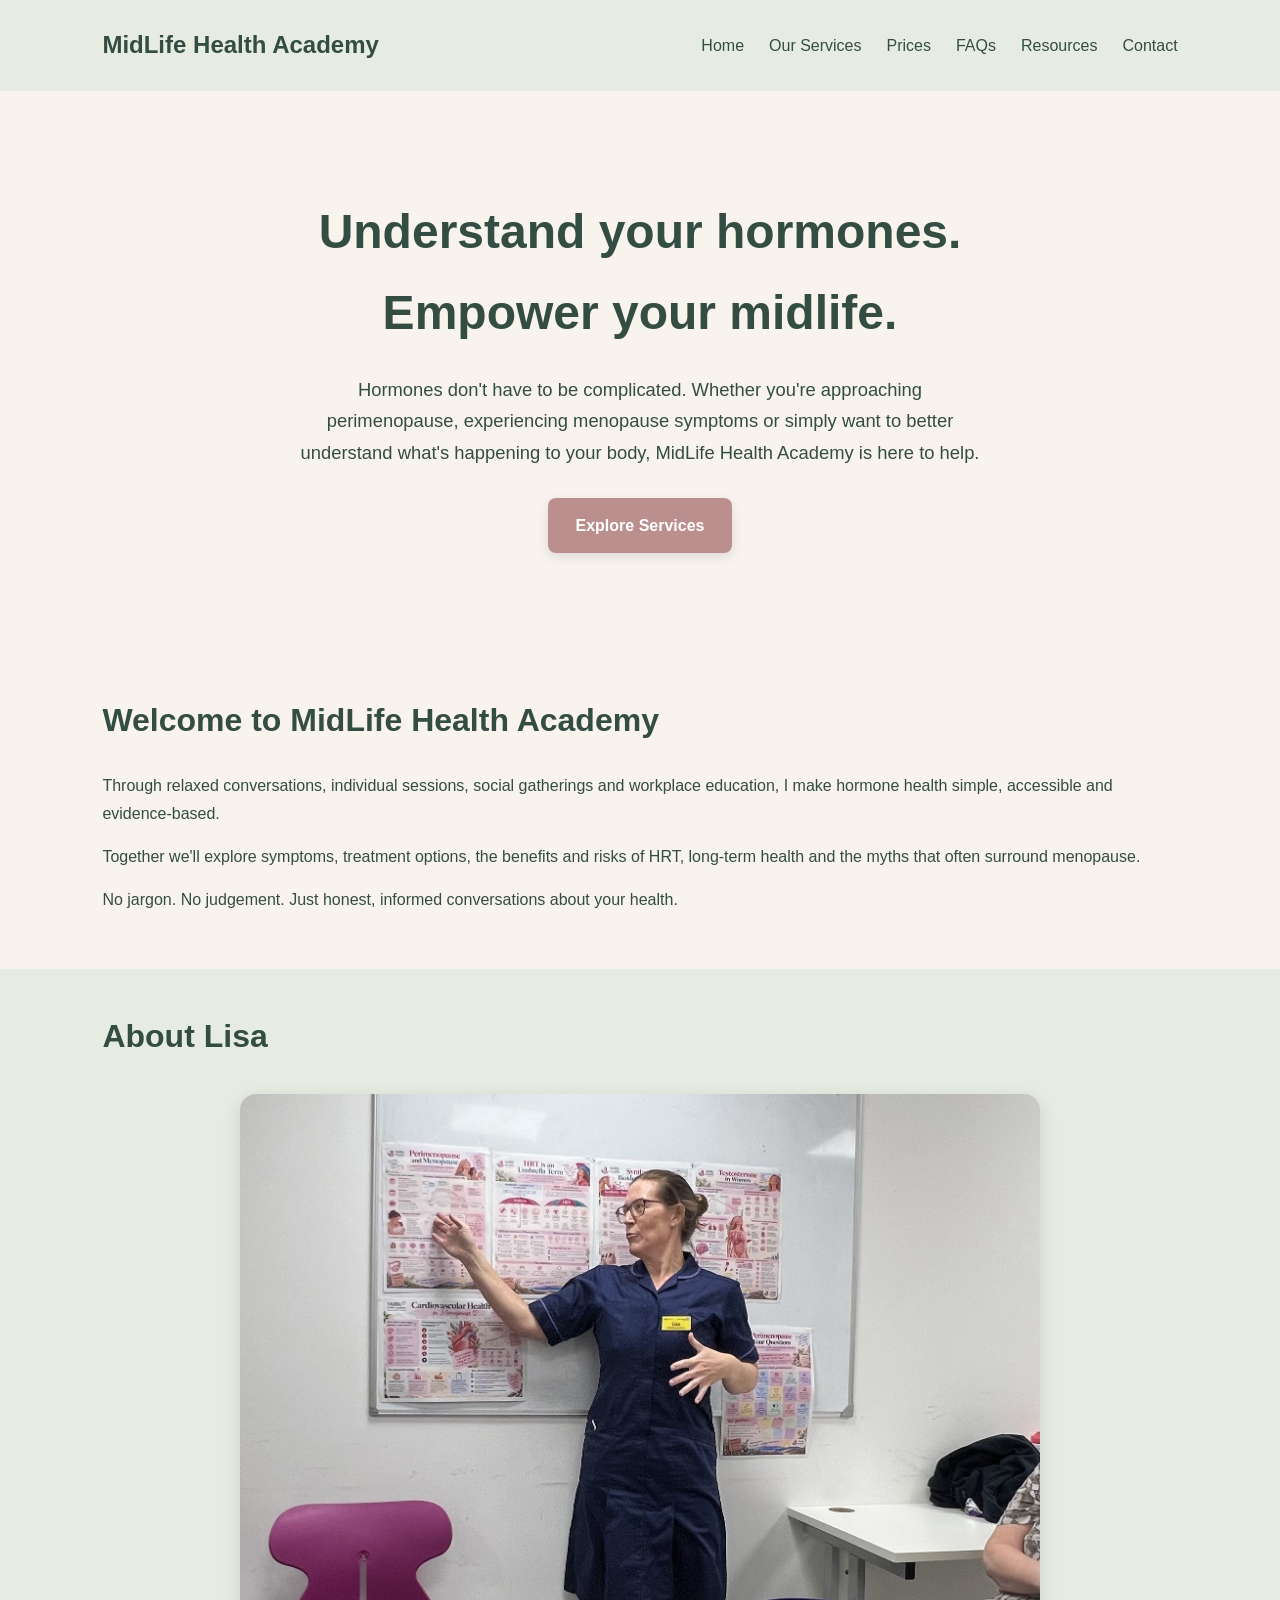
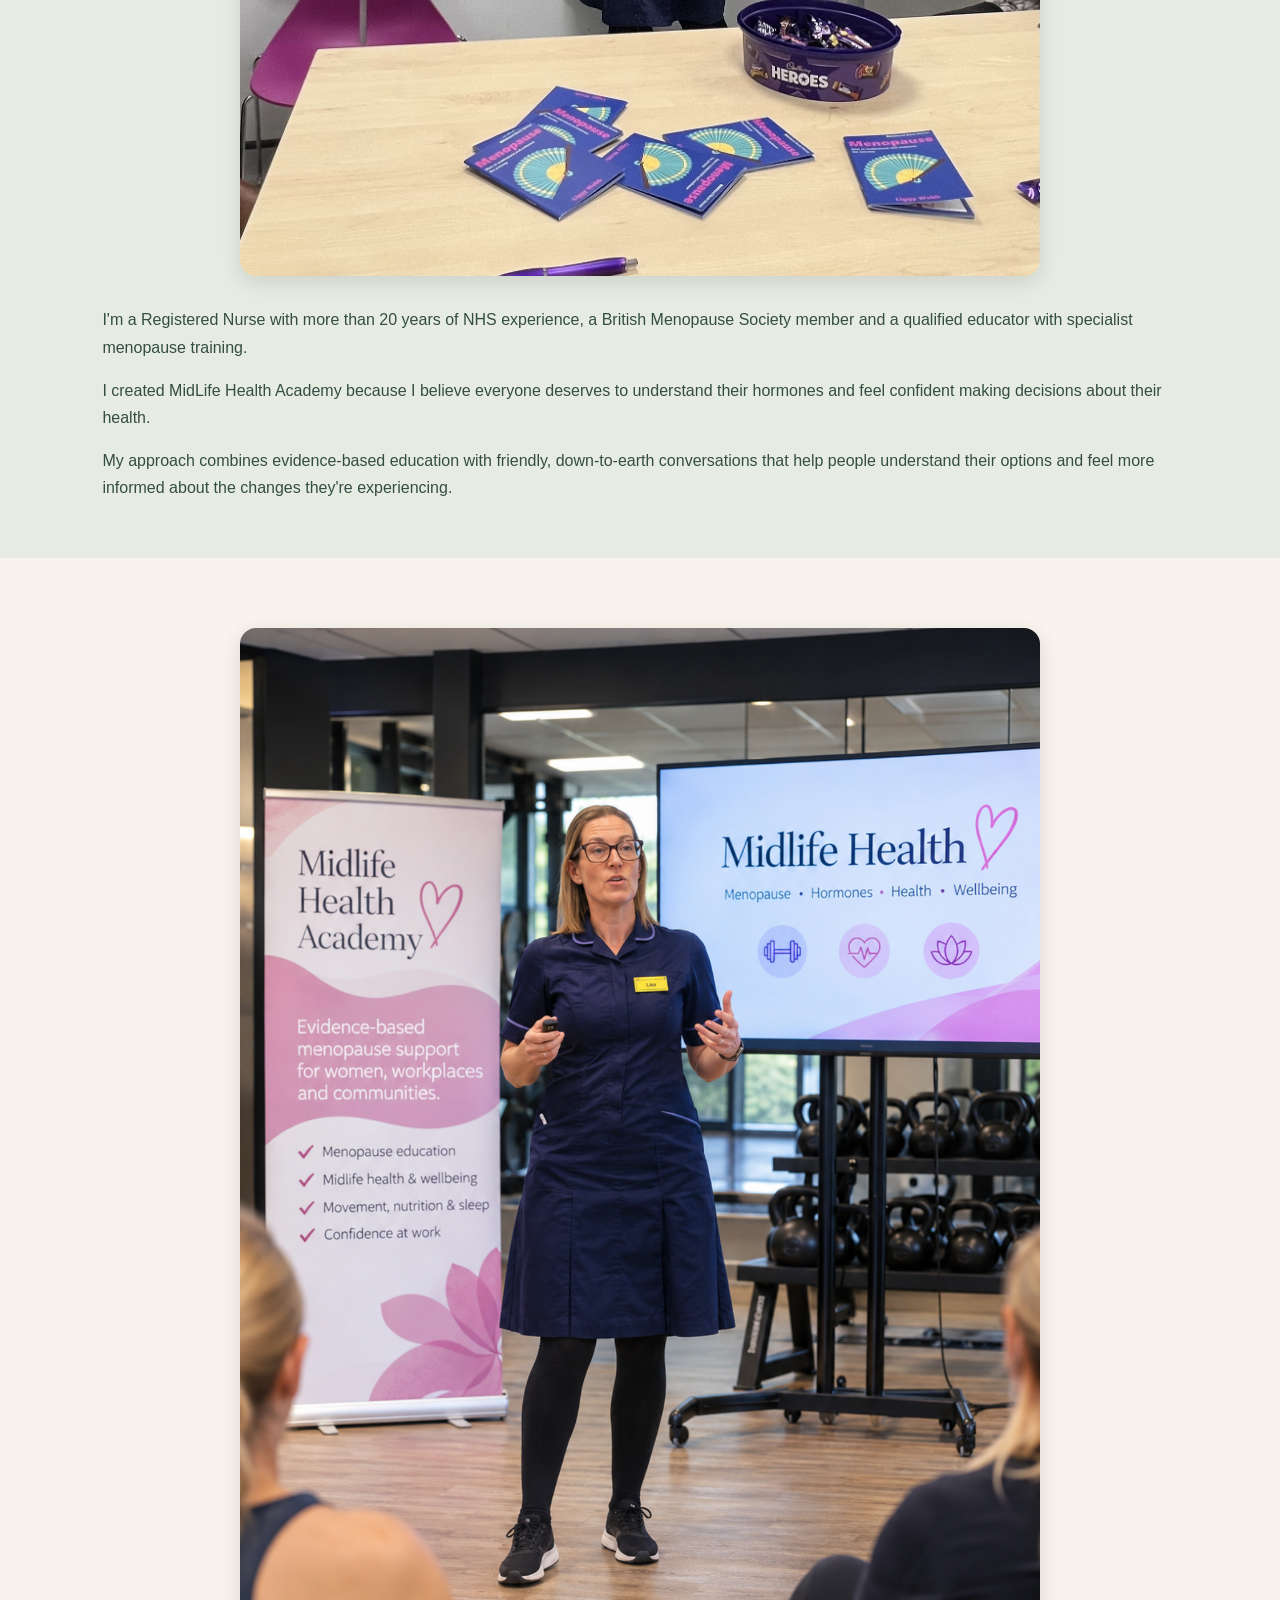
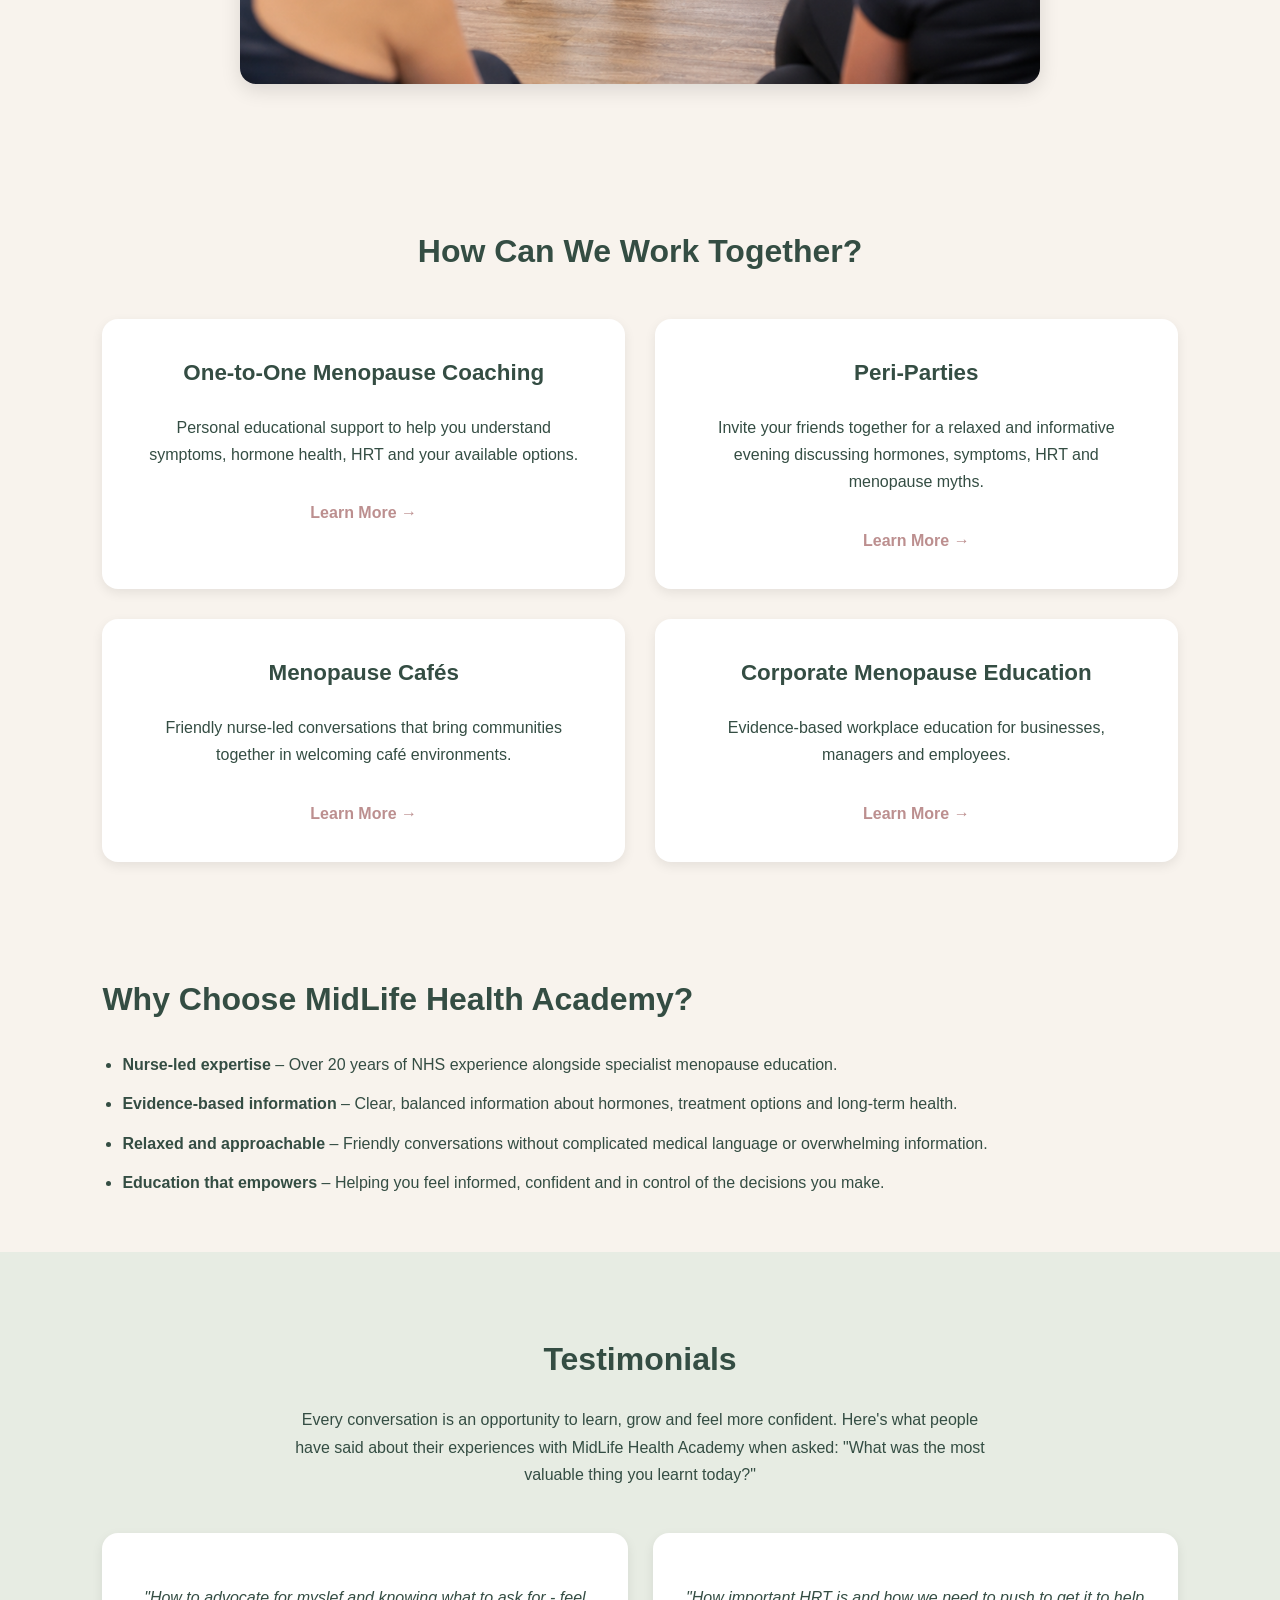
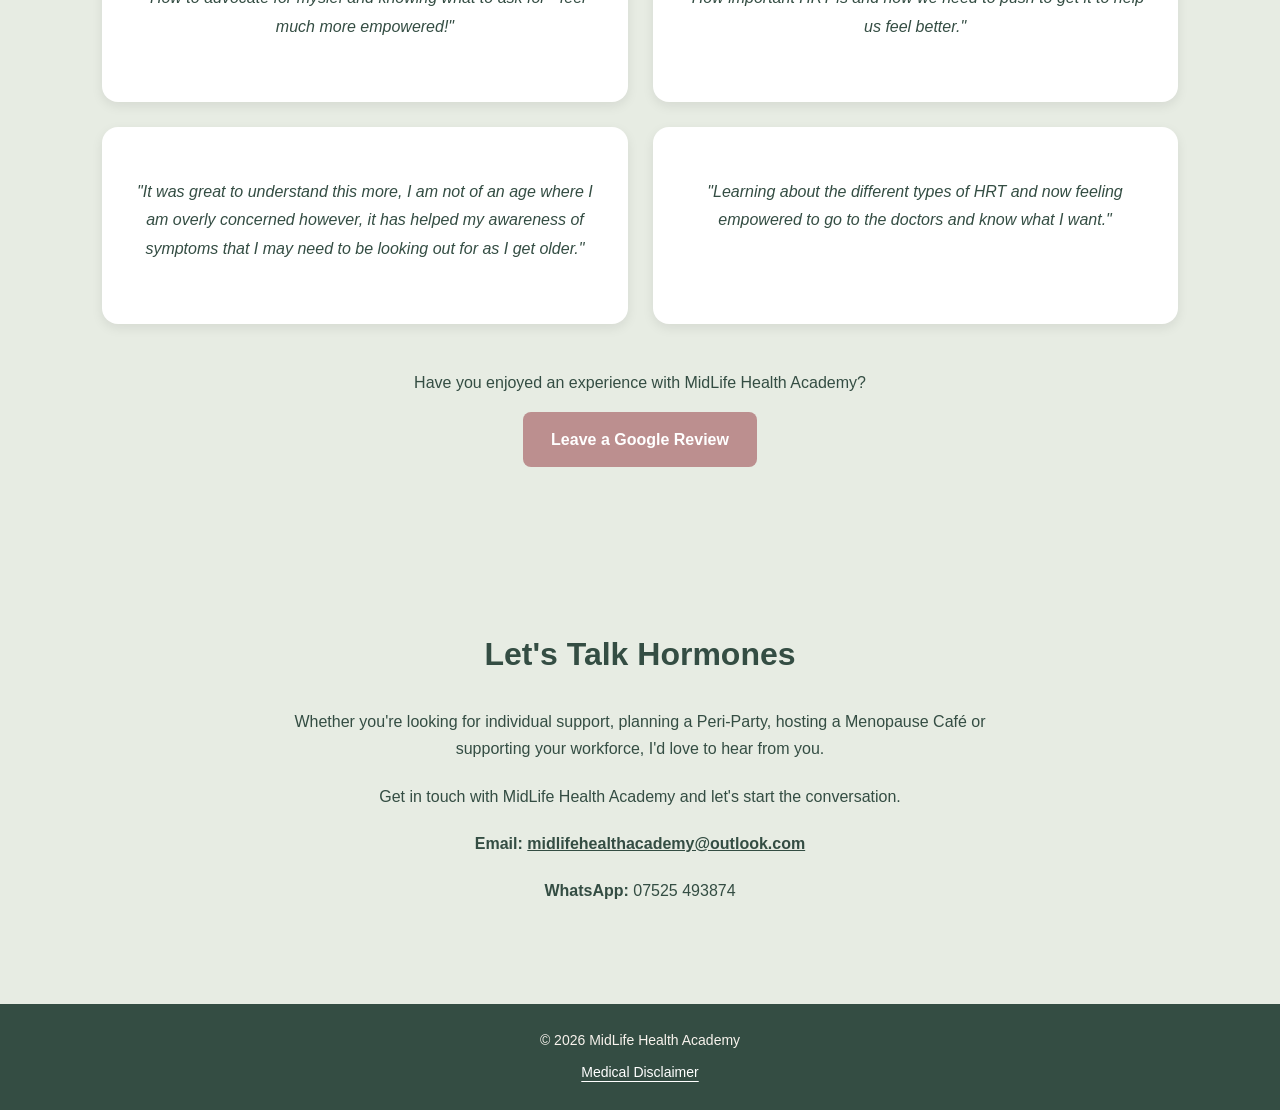
==== commit 3a91fb96: "Update index.html prices" ====
--- a/index.html
+++ b/index.html
@@ -25,6 +25,7 @@
         <div class="nav-links">
             <a href="index.html">Home</a>
             <a href="index.html#services">Our Services</a>
+            <a href="prices.html">Prices</a>
             <a href="faqs.html">FAQs</a>
             <a href="resources.html">Resources</a>
             <a href="index.html#contact">Contact</a>
--- a/css/style.css
+++ b/css/style.css
@@ -318,7 +318,7 @@
 
 .testimonial-container {
     display: grid;
-    grid-template-columns: repeat(3, 1fr);
+    grid-template-columns: repeat(2, 1fr);
     gap: 25px;
     max-width: 1200px;
     margin: 0 auto 45px;
@@ -509,3 +509,73 @@
 footer a:hover {
     color: #BC8F8F;
 }
+
+
+
+
+/* =========================
+   PRICES PAGE
+========================= */
+
+.prices-section {
+    padding: 20px 8% 60px;
+    background-color: #F8F3ED;
+}
+
+.price-container {
+    max-width: 1000px;
+    margin: 0 auto;
+    display: grid;
+    grid-template-columns: repeat(2, 1fr);
+    gap: 25px;
+}
+
+.price-box {
+    background-color: white;
+    padding: 30px 20px;
+    border-radius: 16px;
+    text-align: center;
+    box-shadow: 0 4px 12px rgba(0,0,0,0.08);
+    transition: 0.3s ease;
+}
+
+.price-box:hover {
+    transform: translateY(-5px);
+    box-shadow: 0 8px 20px rgba(0,0,0,0.12);
+}
+
+.price-box h3 {
+    margin-bottom: 15px;
+}
+
+.price-link {
+    display: block;
+    text-decoration: none;
+    color: inherit;
+    width: 100%;
+    height: 100%;
+}
+
+.price-link h3 {
+    color: #344D43;
+}
+
+.price-link:hover h3 {
+    color: #BC8F8F;
+}
+
+.price-link .price {
+    color: #BC8F8F;
+}
+
+.price-box .price {
+    font-size: 2rem;
+    font-weight: bold;
+    color: #BC8F8F;
+}
+
+@media (max-width: 600px) {
+    .price-container {
+        grid-template-columns: 1fr;
+    }
+}
